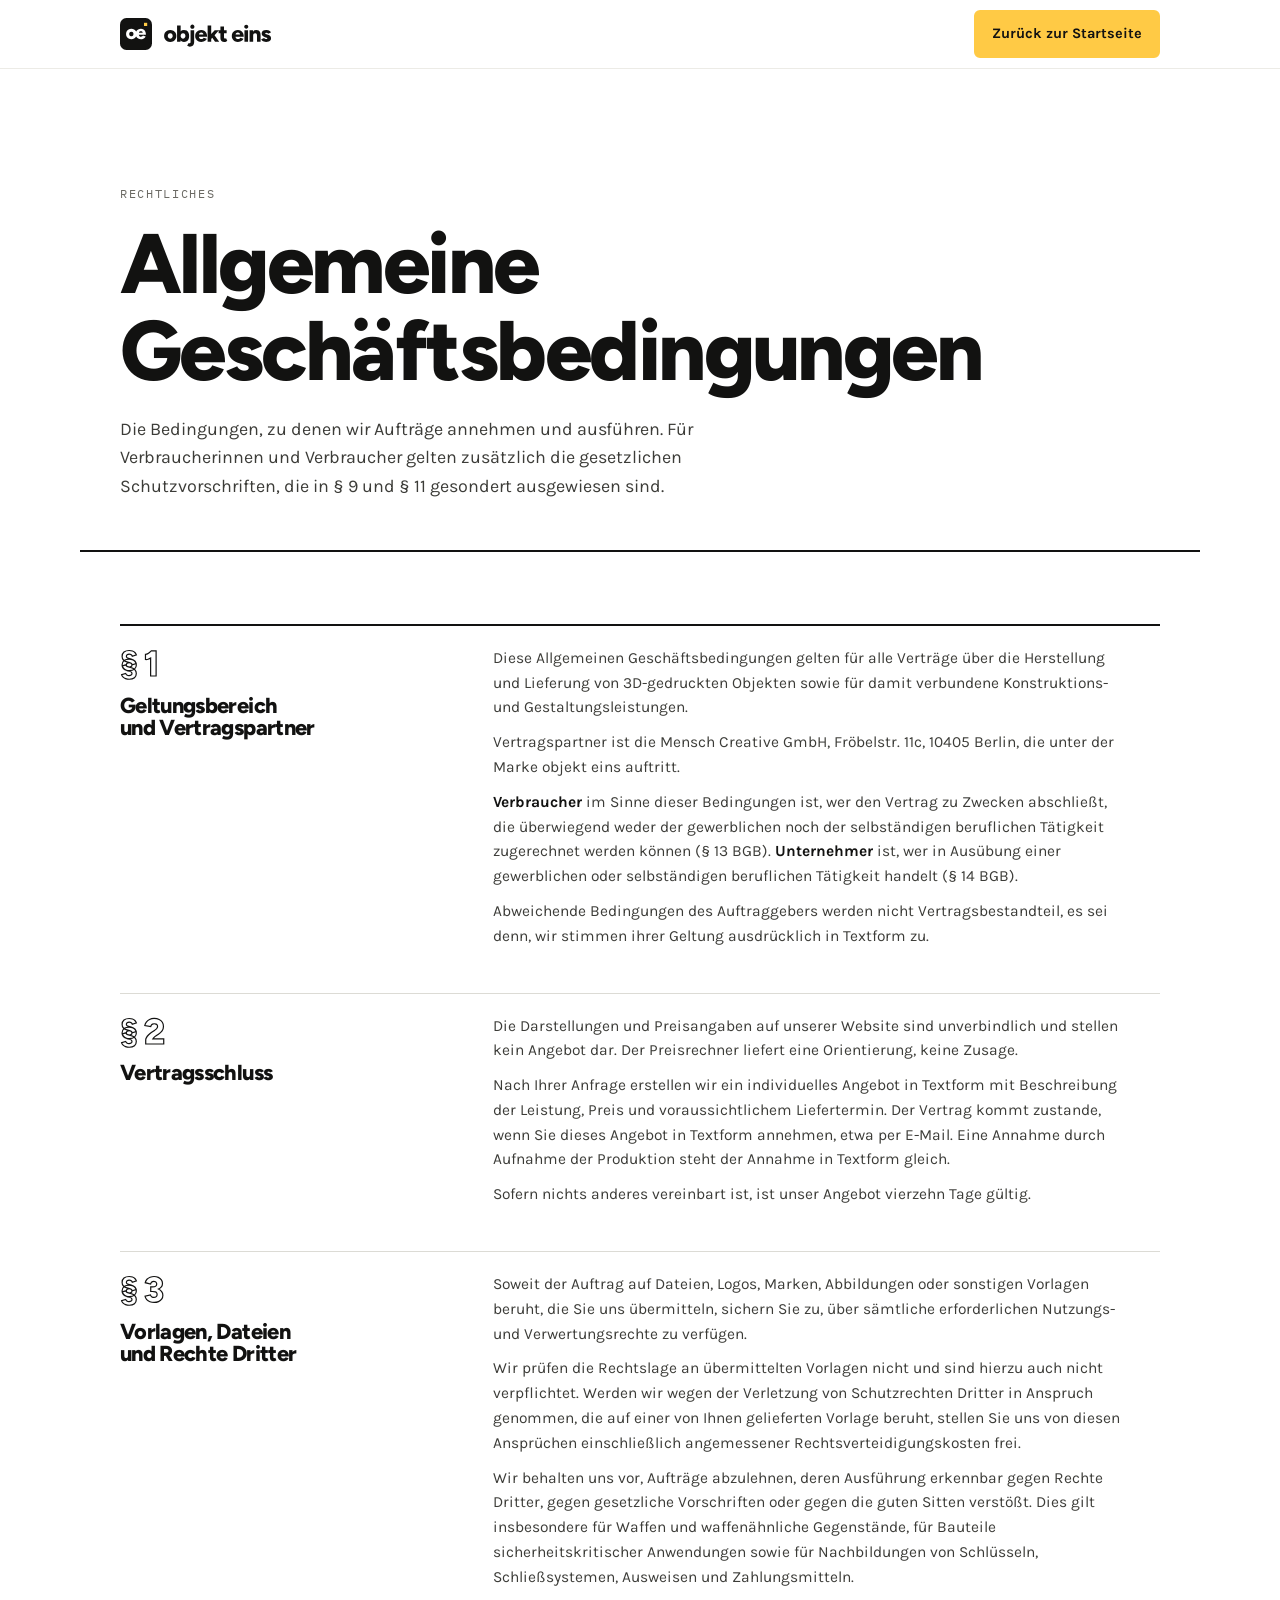
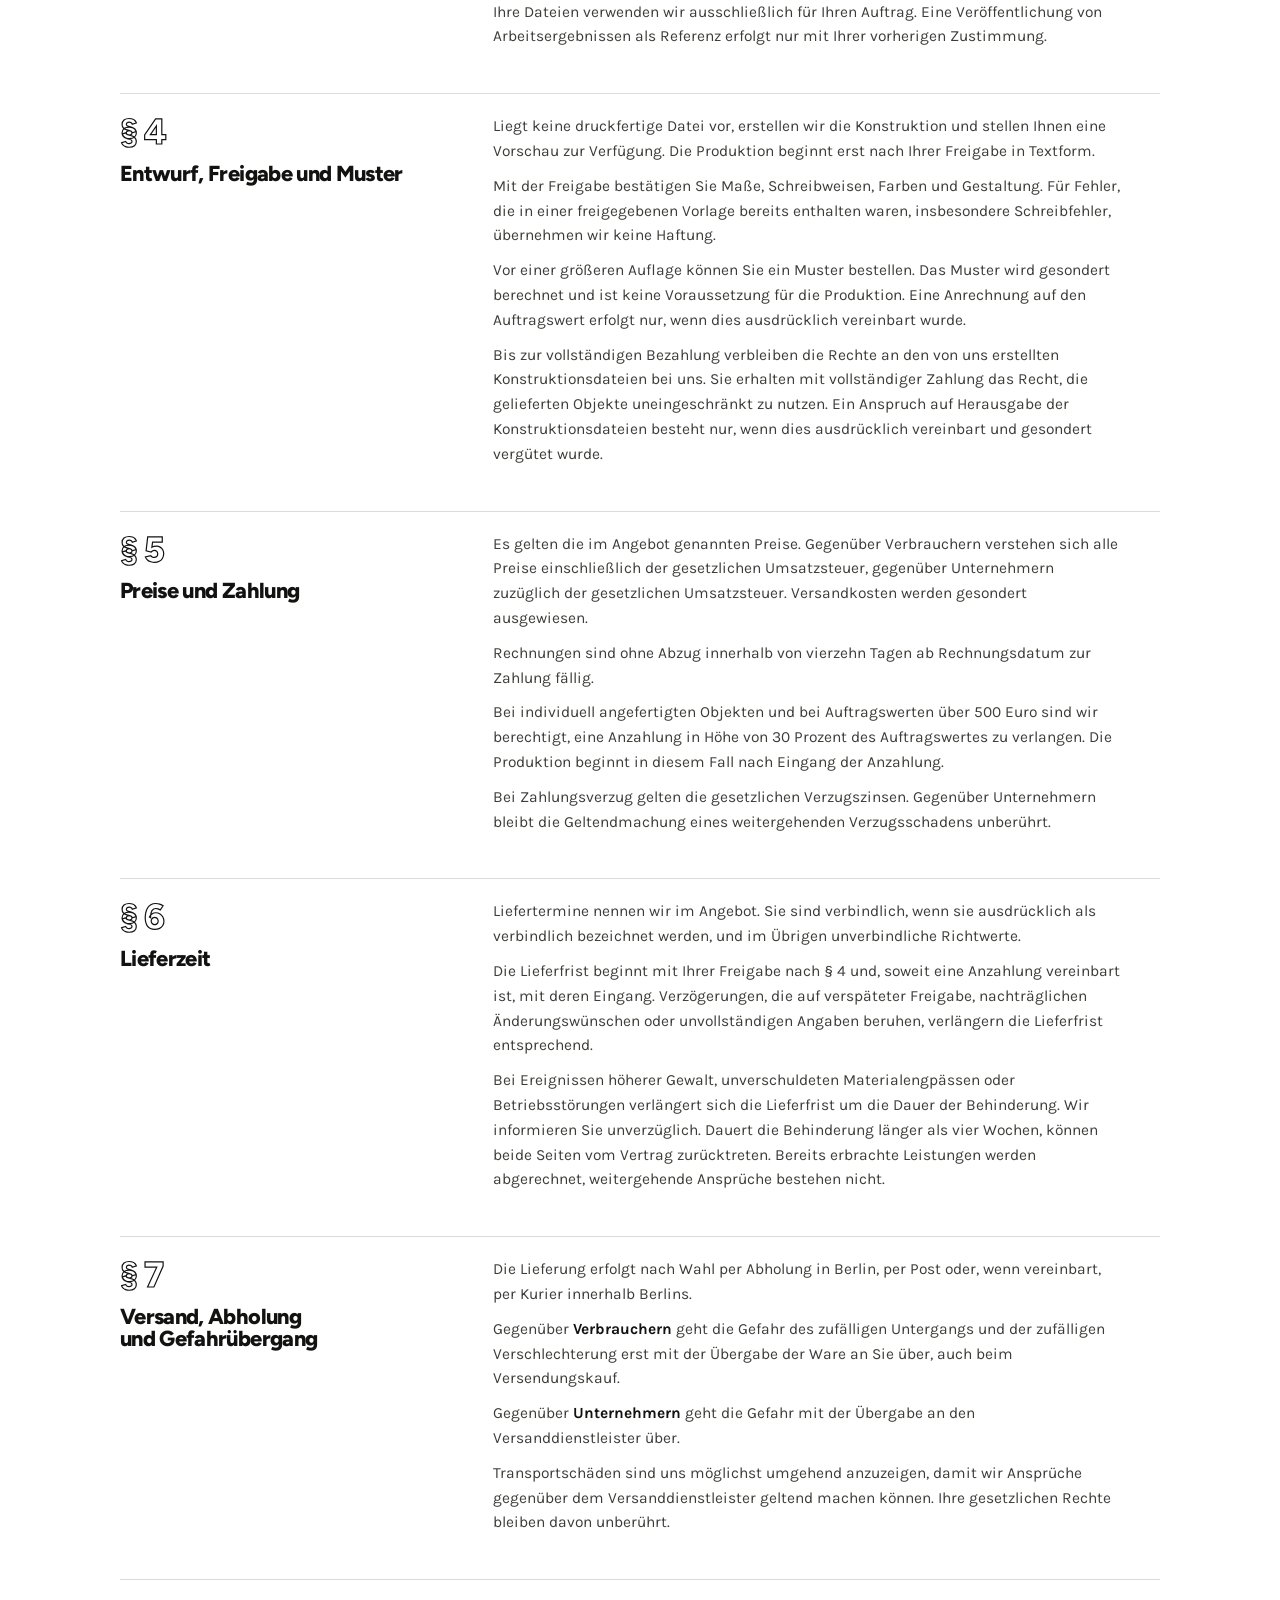
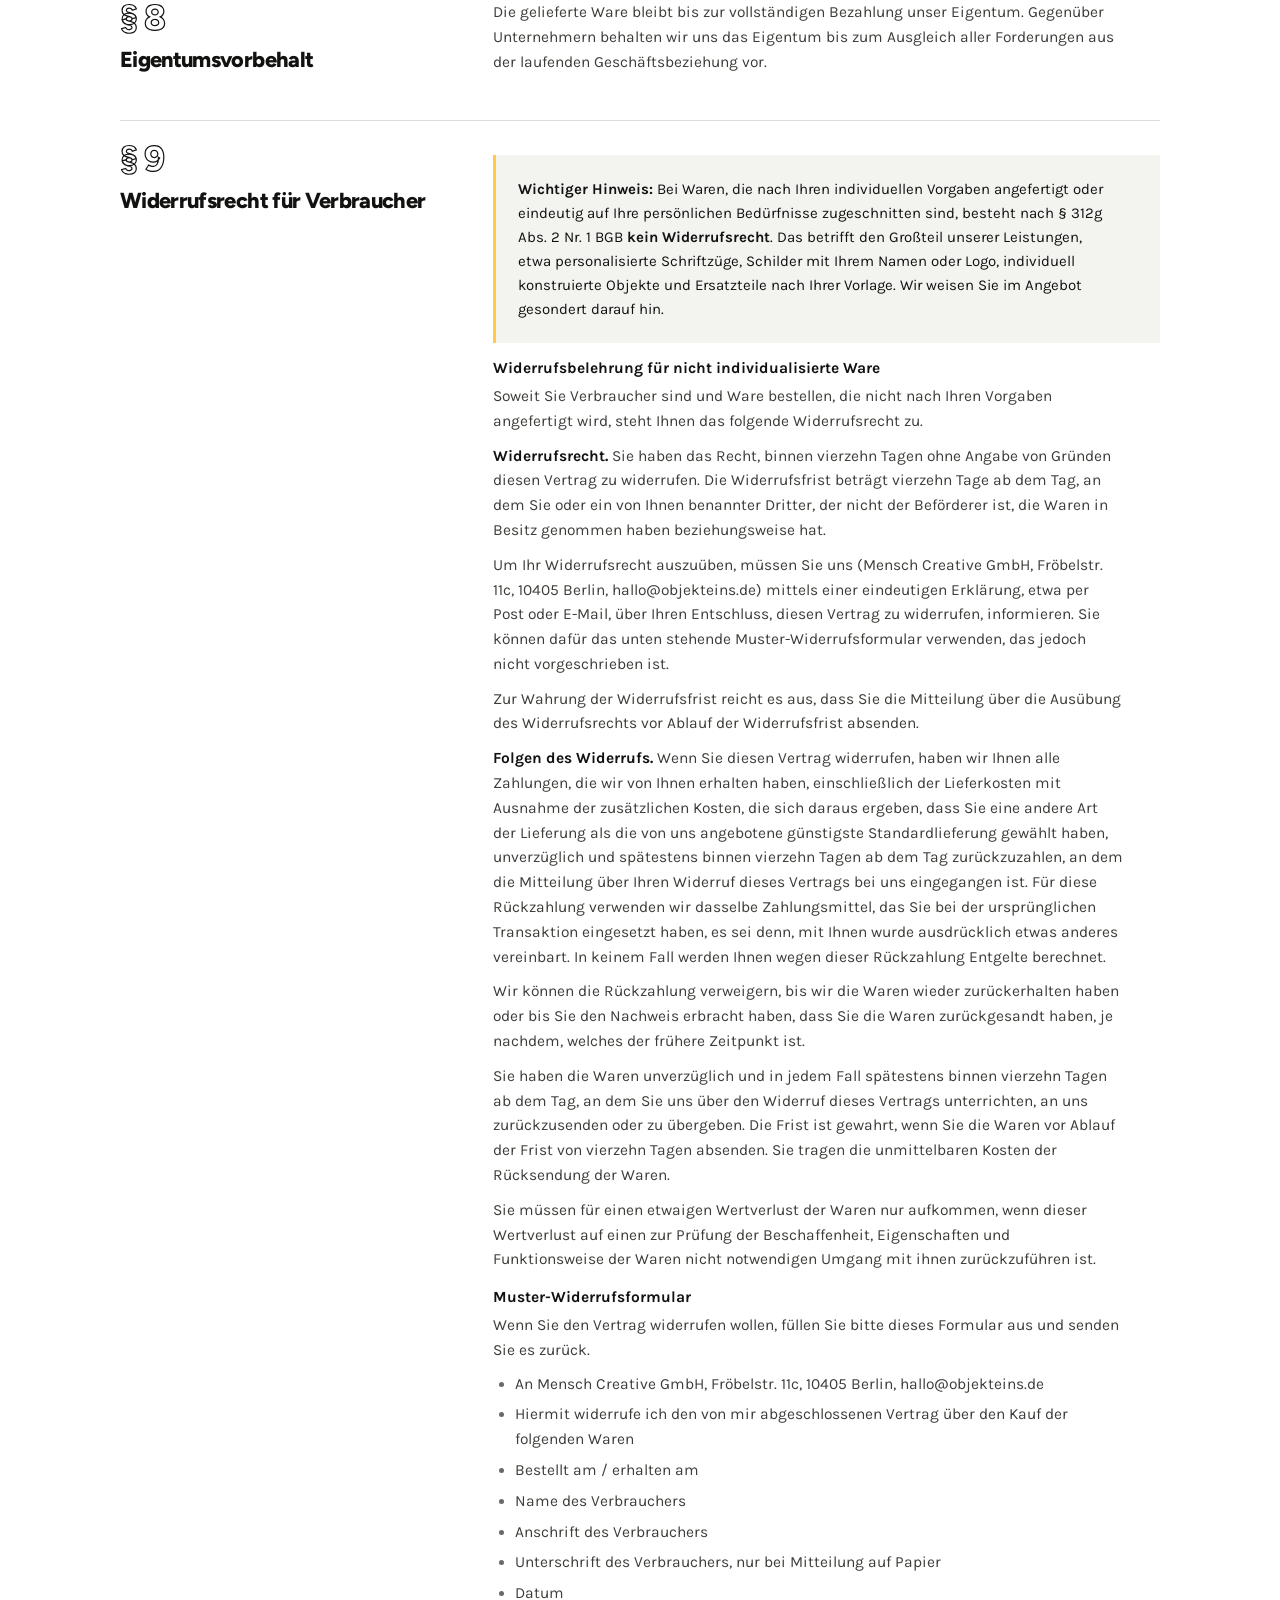
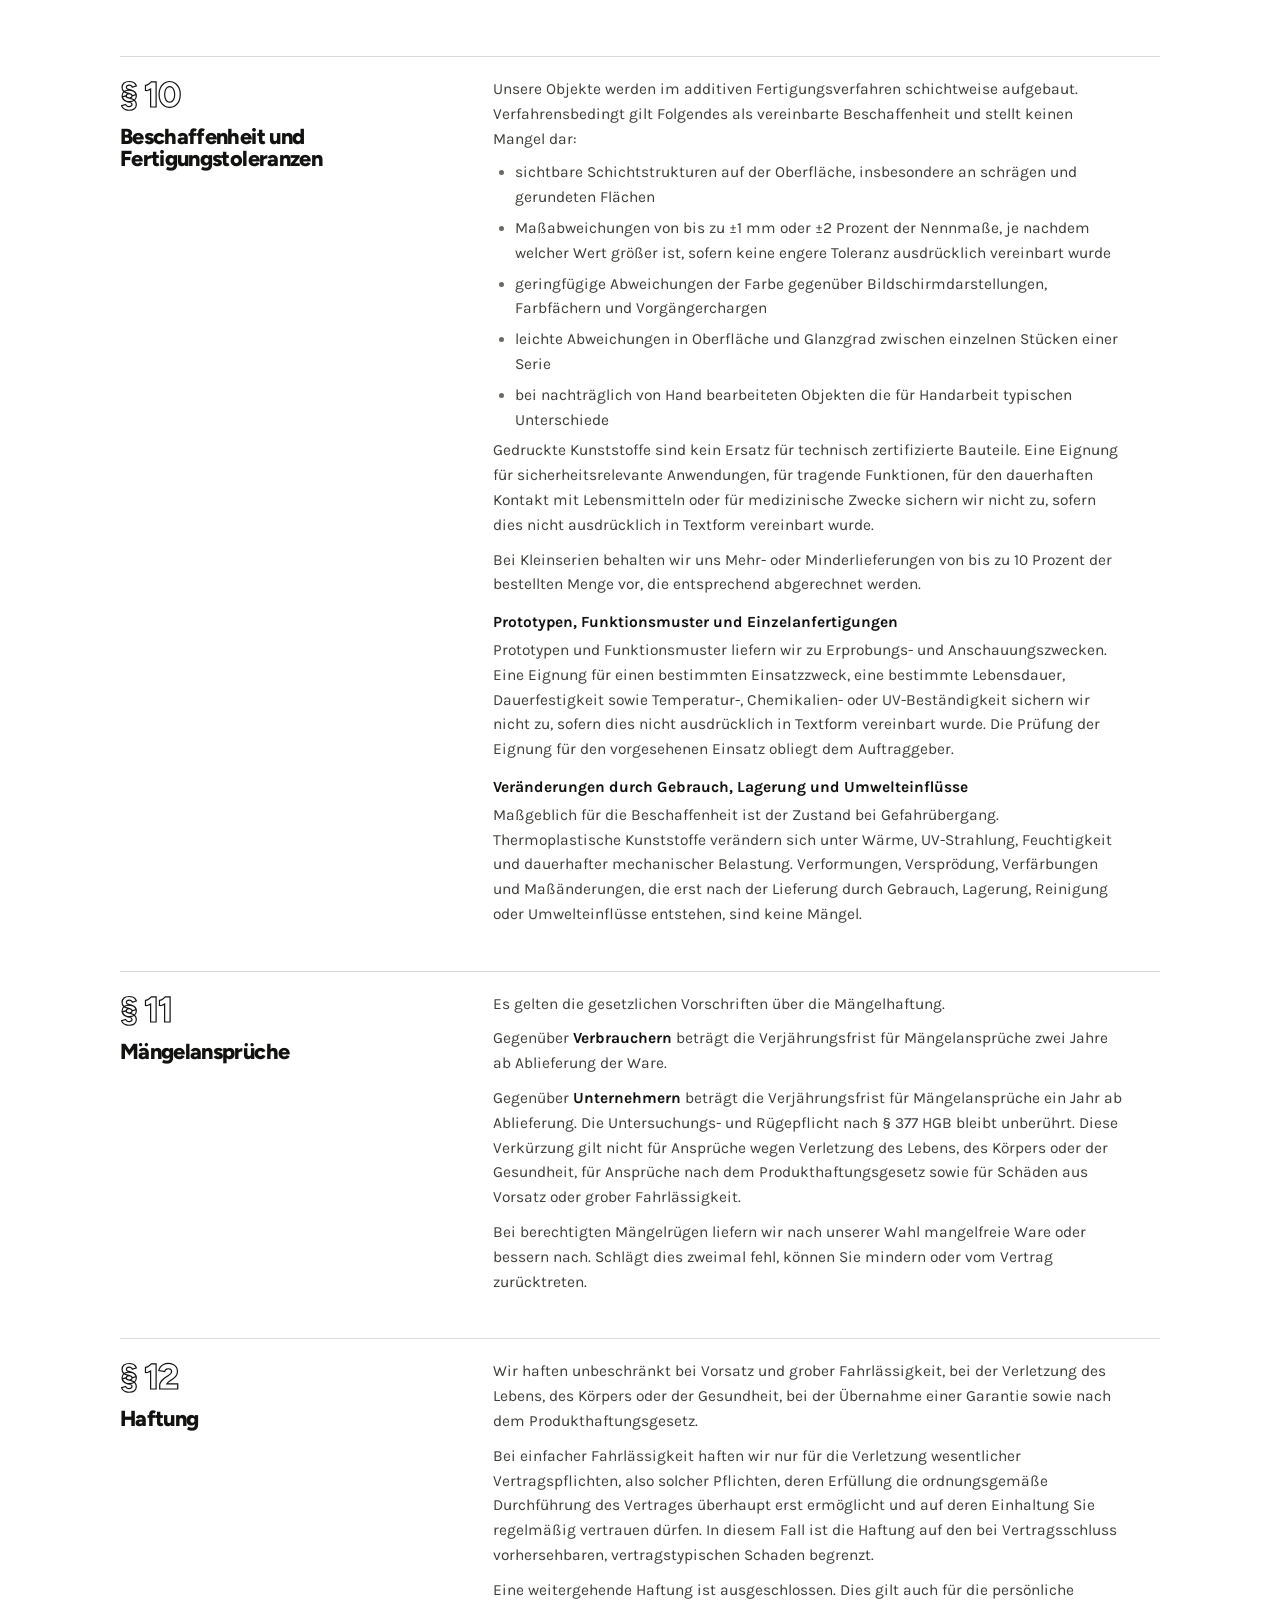
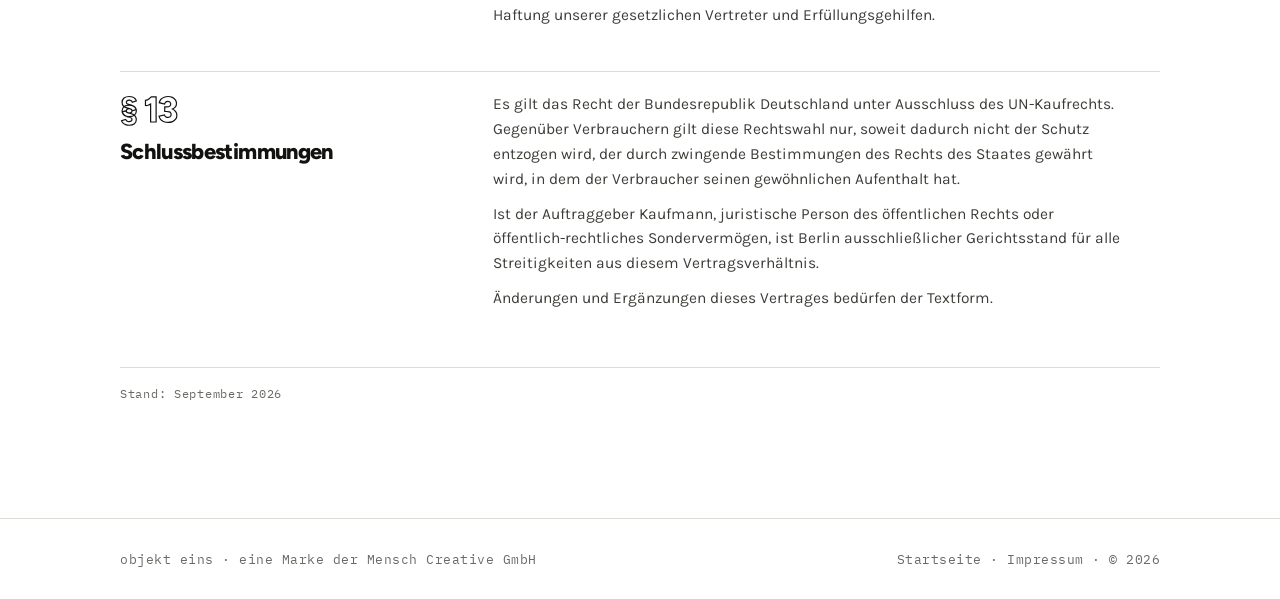
==== agb.html @ e80d4c06 "Version 1 - Sep 21 2026" ====
<!doctype html>
<html lang="de">
<head>
<meta charset="utf-8">
<meta name="viewport" content="width=device-width,initial-scale=1,viewport-fit=cover">
<title>Allgemeine Geschäftsbedingungen, objekt eins</title>
<meta name="description" content="Bedingungen für Aufträge bei objekt eins, Mensch Creative GmbH.">
<link rel="canonical" href="https://objekteins.de/agb.html">
<link rel="icon" type="image/svg+xml" href="[data-uri]">

</head>
<body>
<link rel="stylesheet" href="fonts/fonts.css">
<style>
:root{
  --paper:#FFFFFF;
  --panel:#F3F3F0;
  --ink:#121211;
  --ink-2:#3C3C38;
  --mute:#6A6963;
  --line:#DCDBD5;
  --hair:#ECEBE6;
  --accent:#FFCA45;
  --accent-deep:#F0B92A;
  --accent-ink:#121211;
  --num:#121211;

  --disp:"Figtree","Helvetica Neue",Arial,sans-serif;
  --body:"Karla","Helvetica Neue",Arial,sans-serif;
  --mono:"IBM Plex Mono",ui-monospace,"SFMono-Regular",Consolas,monospace;

  --spine:1120px;
}
@media (prefers-color-scheme: dark){
  :root:not([data-theme="light"]){
    --paper:#131312;
    --panel:#1C1C1A;
    --ink:#F1F0EC;
    --ink-2:#CFCEC7;
    --mute:#96958E;
    --line:#333330;
    --hair:#272725;
    --accent:#FFCA45;
    --accent-deep:#F0B92A;
    --accent-ink:#121211;
    --num:#F1F0EC;
  }
}
:root[data-theme="dark"]{
  --paper:#131312;
  --panel:#1C1C1A;
  --ink:#F1F0EC;
  --ink-2:#CFCEC7;
  --mute:#96958E;
  --line:#333330;
  --hair:#272725;
  --accent:#FFCA45;
  --accent-deep:#F0B92A;
  --accent-ink:#121211;
  --num:#F1F0EC;
}

*{margin:0;padding:0;box-sizing:border-box}
html{scroll-behavior:smooth}
@media (prefers-reduced-motion:reduce){html{scroll-behavior:auto} *{transition:none!important}}
body{
  background:var(--paper);
  color:var(--ink);
  font-family:var(--body);
  font-size:16px;
  line-height:1.6;
  -webkit-font-smoothing:antialiased;
}
h1,h2,h3{font-family:var(--disp);font-weight:800;letter-spacing:-0.03em;line-height:1.02;text-wrap:balance}
a{color:inherit}
:focus-visible{outline:2px solid var(--ink);outline-offset:3px}

.spine{width:100%;max-width:var(--spine);margin:0 auto;padding-inline:clamp(20px,5vw,40px)}

/* header */
.top{position:sticky;top:env(safe-area-inset-top,0px);z-index:20;background:color-mix(in srgb,var(--paper) 90%,transparent);backdrop-filter:blur(10px);-webkit-backdrop-filter:blur(10px);border-bottom:1px solid var(--hair)}
.topbar{display:flex;align-items:center;gap:20px;height:68px}
.mark{display:block;height:32px;color:var(--ink)}
.mark svg{display:block;height:32px;width:auto}
.mark .lg-narrow{display:none}
.back{margin-left:auto;font-family:var(--body);font-size:14.5px;font-weight:700;text-decoration:none;color:#121211;background:var(--accent);border:2px solid var(--accent);border-radius:6px;padding:10px 16px;white-space:nowrap;transition:background .18s ease,color .18s ease,border-color .18s ease}
.back:hover{background:var(--ink);border-color:var(--ink);color:var(--paper)}
@media(max-width:460px){.mark .lg-wide{display:none}.mark .lg-narrow{display:block}.mark,.mark svg{height:34px}.back{font-size:13px;padding:9px 12px}}

/* page head */
.pagehead{padding-block:clamp(56px,9vw,120px) clamp(28px,4vw,48px);border-bottom:2px solid var(--ink)}
.label{font-family:var(--mono);font-size:12px;letter-spacing:.14em;text-transform:uppercase;color:var(--mute);margin-bottom:18px}
.pagehead h1{font-size:clamp(40px,6.6vw,88px);margin-bottom:22px}
.pagehead p{font-size:clamp(17px,1.4vw,19px);color:var(--ink-2);max-width:58ch}

/* body */
main{padding-block:clamp(40px,6vw,72px) clamp(64px,9vw,120px)}
.block{border-top:2px solid var(--ink);padding-top:18px;margin-top:clamp(32px,4vw,48px)}
.block:first-child{margin-top:0}
.block h2{font-size:clamp(22px,2vw,28px);margin-bottom:14px}
.block p{font-size:15.5px;color:var(--ink-2);max-width:72ch}
.block p + p{margin-top:11px}
.block a{color:var(--ink);text-decoration:none;border-bottom:2px solid var(--accent)}
.block a:hover{background:var(--accent);color:#121211}

.facts{display:grid;grid-template-columns:auto 1fr;gap:10px 32px;font-size:15.5px;max-width:72ch}
@media(max-width:560px){.facts{grid-template-columns:1fr;gap:2px}.facts dt{margin-top:12px}.facts dt:first-child{margin-top:0}}
.facts dt{font-family:var(--mono);font-size:12px;letter-spacing:.08em;text-transform:uppercase;color:var(--mute);padding-top:4px}
.facts dd{color:var(--ink);font-weight:500}
.facts .sub{color:var(--mute);font-size:14px;font-weight:400}
.facts dd a{color:var(--ink);text-decoration:none;border-bottom:2px solid var(--accent)}

.brandnote{background:var(--accent);color:#121211;padding:clamp(22px,3vw,32px);margin-top:clamp(30px,4vw,44px);border-radius:6px}
.brandnote:first-child{margin-top:0}
.brandnote p{font-size:clamp(17px,1.5vw,20px);color:#121211;max-width:60ch;line-height:1.45}
.brandnote strong{font-weight:700}

footer{border-top:1px solid var(--line);padding-block:30px}
.foot{display:flex;justify-content:space-between;gap:18px;flex-wrap:wrap;font-family:var(--mono);font-size:12.5px;letter-spacing:.04em;color:var(--mute)}
.foot a{text-decoration:none}
.foot a:hover{color:var(--ink);text-decoration:underline;text-decoration-color:var(--accent);text-decoration-thickness:2px}

/* legal documents */
.sec{border-top:1px solid var(--line);padding-top:20px;margin-top:clamp(28px,3.6vw,44px);display:grid;grid-template-columns:minmax(0,4fr) minmax(0,8fr);gap:12px 40px}
.sec:first-of-type{margin-top:0;border-top:2px solid var(--ink)}
.sec > h2{font-size:clamp(20px,1.7vw,24px);margin-bottom:6px;display:flex;flex-direction:column;gap:6px;align-items:flex-start}
.sec > h2 .n{font-family:var(--disp);font-size:clamp(28px,2.8vw,40px);font-weight:800;letter-spacing:-0.03em;line-height:1;color:transparent;-webkit-text-stroke:1.2px var(--ink);flex:none;margin-bottom:6px}
.sec > .secbody{grid-column:2;min-width:0}
.sec p{font-size:15.5px;color:var(--ink-2);max-width:70ch}
.sec p + p{margin-top:10px}
.sec h3{font-family:var(--body);font-size:15.5px;font-weight:700;letter-spacing:0;color:var(--ink);margin-top:18px;margin-bottom:7px}
.sec ol,.sec ul{margin:9px 0 0 0;padding-left:22px;font-size:15.5px;color:var(--ink-2);max-width:70ch}
.sec li{margin-bottom:6px}
.sec li::marker{color:var(--mute)}
.sec a{color:var(--ink);text-decoration:none;border-bottom:2px solid var(--accent)}
.sec a:hover{background:var(--accent);color:#121211}
.sec strong{color:var(--ink);font-weight:700}
.note{background:var(--panel);border-left:3px solid var(--accent);padding:clamp(16px,2.2vw,22px);margin-top:14px}
.note p{font-size:15px;color:var(--ink);max-width:66ch}
.todo{border-left:3px solid var(--accent);background:var(--panel);padding:14px 18px;margin-top:14px}
.todo p{font-family:var(--mono);font-size:12.5px;line-height:1.8;letter-spacing:.02em;color:var(--ink-2);max-width:70ch}
.stand{margin-top:clamp(34px,4.5vw,56px);padding-top:16px;border-top:1px solid var(--line);font-family:var(--mono);font-size:12px;letter-spacing:.06em;color:var(--mute)}
.ph{background:color-mix(in srgb,var(--accent) 45%,transparent);color:var(--ink);padding:1px 6px;font-family:var(--mono);font-size:.86em;letter-spacing:.04em;white-space:nowrap}
@media(max-width:760px){
  .sec{grid-template-columns:1fr;gap:10px}
  .sec > .secbody{grid-column:1}
  .sec > h2{flex-direction:row;align-items:baseline;gap:14px}
  .sec > h2 .n{font-size:24px;margin-bottom:0}
}
</style>

<header class="top">
  <div class="spine topbar">
    <a class="mark" href="index.html" aria-label="objekt eins, Startseite"><span class="lg-wide"><svg xmlns="http://www.w3.org/2000/svg" viewBox="0 0 4738 1000" aria-hidden="true"><rect width="1000" height="1000" rx="200" fill="currentColor"/><path d="M355.65 662.44Q306.68 662.44 269.48 641.67Q232.28 620.9 210.89 584.31Q189.5 547.74 189.5 500.0Q189.5 452.26 210.26 415.68Q231.04 379.1 268.55 358.33Q306.06 337.56 353.8 337.56Q402.78 337.56 440.28 358.33Q477.8 379.1 498.56 415.68Q519.33 452.26 519.33 500.0Q519.33 547.74 498.56 584.31Q477.8 620.9 440.6 641.67Q403.4 662.44 355.65 662.44ZM355.65 573.16Q374.26 573.16 388.83 563.85Q403.4 554.56 411.77 538.13Q420.14 521.7 420.14 500.0Q420.14 478.3 411.77 461.87Q403.4 445.44 388.52 436.14Q373.64 426.84 354.41 426.84Q335.2 426.84 320.32 436.14Q305.44 445.44 297.07 461.87Q288.7 478.3 288.7 500.0Q288.7 521.7 297.07 538.13Q305.44 554.56 320.63 563.85Q335.82 573.16 355.65 573.16Z M653.26 662.44Q604.9 662.44 567.7 641.67Q530.5 620.9 509.41 584.31Q488.34 547.74 488.34 500.0Q488.34 451.64 509.73 415.06Q531.12 378.48 568.31 358.02Q605.52 337.56 654.5 337.56Q698.52 337.56 733.86 358.64Q769.2 379.72 789.97 421.26Q810.74 462.8 810.74 524.8H588.78Q591.88 551.46 610.79 567.27Q629.69 583.08 655.74 583.08Q678.68 583.08 694.49 572.85Q710.3 562.62 716.5 547.12L802.06 576.26Q789.66 605.4 767.03 624.62Q744.4 643.84 715.26 653.14Q686.12 662.44 653.26 662.44ZM591.26 460.32H709.68Q707.19 441.72 697.89 430.87Q688.59 420.02 676.19 415.37Q663.8 410.72 651.4 410.72Q639.62 410.72 626.59 415.37Q613.57 420.02 603.97 430.87Q594.36 441.72 591.26 460.32Z" fill="var(--paper)"/><rect x="750" y="150" width="100" height="100" fill="var(--accent)"/><path d="M1570.96 748.64Q1514.08 748.64 1470.88 724.52Q1427.68 700.4 1402.84 657.92Q1378.0 615.44 1378.0 560.0Q1378.0 504.56 1402.12 462.08Q1426.24 419.6 1469.8 395.48Q1513.36 371.36 1568.8 371.36Q1625.68 371.36 1669.24 395.48Q1712.8 419.6 1736.92 462.08Q1761.04 504.56 1761.04 560.0Q1761.04 615.44 1736.92 657.92Q1712.8 700.4 1669.6 724.52Q1626.4 748.64 1570.96 748.64ZM1570.96 644.96Q1592.56 644.96 1609.48 634.16Q1626.4 623.36 1636.12 604.28Q1645.84 585.2 1645.84 560.0Q1645.84 534.8 1636.12 515.72Q1626.4 496.64 1609.12 485.84Q1591.84 475.04 1569.52 475.04Q1547.2 475.04 1529.92 485.84Q1512.63 496.64 1502.92 515.72Q1493.2 534.8 1493.2 560.0Q1493.2 585.2 1502.92 604.28Q1512.63 623.36 1530.28 634.16Q1547.92 644.96 1570.96 644.96Z M1997.91 748.64Q1963.36 748.64 1937.44 734.59Q1911.52 720.56 1894.23 693.92L1889.91 740.0H1783.36V236.0H1895.67V423.2Q1912.95 398.0 1938.52 384.68Q1964.08 371.36 1997.91 371.36Q2048.31 371.36 2085.04 394.04Q2121.75 416.72 2141.2 458.84Q2160.64 500.96 2160.64 560.0Q2160.64 618.32 2141.2 660.8Q2121.75 703.28 2085.04 725.96Q2048.31 748.64 1997.91 748.64ZM1969.12 644.96Q1990.71 644.96 2007.27 634.16Q2023.84 623.36 2033.92 604.28Q2044.0 585.2 2044.0 560.0Q2044.0 534.8 2034.63 515.72Q2025.27 496.64 2008.35 485.84Q1991.43 475.04 1969.84 475.04Q1948.23 475.04 1931.31 485.84Q1914.39 496.64 1905.04 516.07Q1895.67 535.52 1895.67 560.0Q1895.67 585.2 1905.04 604.28Q1914.39 623.36 1930.96 634.16Q1947.52 644.96 1969.12 644.96Z M2261.43 336.8Q2235.52 336.8 2216.08 317.36Q2196.64 297.92 2196.64 272.0Q2196.64 245.36 2216.08 225.92Q2235.52 206.48 2261.43 206.48Q2288.08 206.48 2307.51 225.92Q2326.95 245.36 2326.95 272.0Q2326.95 297.92 2307.51 317.36Q2288.08 336.8 2261.43 336.8ZM2181.52 894.8Q2134.72 894.8 2098.72 871.04L2144.79 778.16Q2153.43 783.2 2162.08 786.8Q2170.72 790.4 2177.91 790.4Q2205.27 790.4 2205.27 752.96V380.0H2317.6V760.88Q2317.6 824.24 2282.31 859.52Q2247.04 894.8 2181.52 894.8Z M2540.08 748.64Q2483.92 748.64 2440.72 724.52Q2397.52 700.4 2373.04 657.92Q2348.56 615.44 2348.56 560.0Q2348.56 503.84 2373.39 461.36Q2398.24 418.88 2441.43 395.12Q2484.64 371.36 2541.52 371.36Q2592.64 371.36 2633.68 395.84Q2674.72 420.32 2698.84 468.55Q2722.96 516.8 2722.96 588.8H2465.2Q2468.8 619.76 2490.76 638.12Q2512.72 656.48 2542.96 656.48Q2569.6 656.48 2587.96 644.6Q2606.31 632.72 2613.52 614.72L2712.88 648.56Q2698.48 682.4 2672.2 704.72Q2645.92 727.04 2612.08 737.83Q2578.24 748.64 2540.08 748.64ZM2468.08 513.92H2605.6Q2602.72 492.32 2591.92 479.72Q2581.12 467.12 2566.72 461.72Q2552.31 456.32 2537.92 456.32Q2524.24 456.32 2509.12 461.72Q2494.0 467.12 2482.84 479.72Q2471.68 492.32 2468.08 513.92Z M2738.07 740.0V236.0H2850.39V500.96L2959.12 380.0H3090.87L2954.79 535.52L3100.24 740.0H2969.91L2883.51 616.88L2850.39 653.6V740.0Z M3265.12 748.64Q3201.04 748.64 3169.72 718.04Q3138.4 687.44 3138.4 630.56V474.32H3082.24V380.0H3138.4V267.68H3250.72V380.0H3332.79V474.32H3250.72V602.48Q3250.72 624.08 3258.64 634.16Q3266.56 644.24 3283.12 644.24Q3289.6 644.24 3298.24 641.0Q3306.88 637.76 3314.08 632.72L3352.96 714.8Q3335.68 729.2 3311.56 738.92Q3287.44 748.64 3265.12 748.64Z M3684.88 748.64Q3628.72 748.64 3585.52 724.52Q3542.32 700.4 3517.84 657.92Q3493.36 615.44 3493.36 560.0Q3493.36 503.84 3518.2 461.36Q3543.04 418.88 3586.24 395.12Q3629.44 371.36 3686.32 371.36Q3737.44 371.36 3778.48 395.84Q3819.52 420.32 3843.64 468.55Q3867.76 516.8 3867.76 588.8H3610.0Q3613.60 619.76 3635.56 638.12Q3657.52 656.48 3687.76 656.48Q3714.4 656.48 3732.76 644.6Q3751.12 632.72 3758.32 614.72L3857.68 648.56Q3843.28 682.4 3817.0 704.72Q3790.72 727.04 3756.88 737.83Q3723.04 748.64 3684.88 748.64ZM3612.88 513.92H3750.4Q3747.52 492.32 3736.72 479.72Q3725.92 467.12 3711.52 461.72Q3697.12 456.32 3682.72 456.32Q3669.04 456.32 3653.92 461.72Q3638.8 467.12 3627.64 479.72Q3616.48 492.32 3612.88 513.92Z M3889.35 740.0V380.0H4001.68V740.0ZM3945.52 333.92Q3920.31 333.92 3901.24 314.84Q3882.16 295.76 3882.16 270.56Q3882.16 243.92 3901.24 225.56Q3920.31 207.20 3945.52 207.20Q3971.44 207.20 3990.16 225.56Q4008.87 243.92 4008.87 270.56Q4008.87 295.76 3990.16 314.84Q3971.44 333.92 3945.52 333.92Z M4049.2 740.0V380.0H4155.04L4159.36 426.08Q4177.36 400.16 4203.28 385.76Q4229.2 371.36 4261.6 371.36Q4304.8 371.36 4334.32 389.0Q4363.84 406.64 4378.6 442.64Q4393.36 478.64 4393.36 534.8V740.0H4281.04V555.68Q4281.04 526.88 4274.55 509.96Q4268.08 493.04 4256.2 485.12Q4244.32 477.2 4227.04 476.48Q4194.64 475.76 4178.08 494.12Q4161.52 512.48 4161.52 549.92V740.0Z M4564.71 748.64Q4529.44 748.64 4498.84 738.2Q4468.24 727.76 4445.92 708.68Q4423.59 689.6 4412.79 662.24L4504.95 623.36Q4514.32 642.08 4530.87 651.08Q4547.44 660.08 4564.71 660.08Q4582.71 660.08 4592.79 653.96Q4602.87 647.84 4602.87 637.04Q4602.87 625.52 4592.43 619.04Q4581.99 612.56 4562.55 607.52L4531.59 599.6Q4481.2 586.64 4454.2 556.76Q4427.2 526.88 4427.2 487.28Q4427.2 431.84 4465.36 401.6Q4503.51 371.36 4571.2 371.36Q4609.36 371.36 4638.51 381.44Q4667.67 391.52 4687.48 409.88Q4707.28 428.24 4715.91 452.72L4626.63 489.44Q4621.59 475.04 4606.11 467.48Q4590.63 459.92 4571.91 459.92Q4556.07 459.92 4547.43 466.76Q4538.79 473.6 4538.79 485.12Q4538.79 493.76 4549.24 499.88Q4559.67 506.0 4579.83 511.04L4617.99 520.4Q4651.83 529.04 4674.87 546.68Q4697.91 564.31 4709.43 587.72Q4720.95 611.12 4720.95 637.76Q4720.95 671.6 4701.16 696.44Q4681.36 721.28 4646.08 734.96Q4610.79 748.64 4564.71 748.64Z" fill="currentColor"/></svg></span><span class="lg-narrow"><svg xmlns="http://www.w3.org/2000/svg" viewBox="0 0 2757 1000" aria-hidden="true"><rect width="1000" height="1000" rx="200" fill="currentColor"/><path d="M355.65 662.44Q306.68 662.44 269.48 641.67Q232.28 620.9 210.89 584.31Q189.5 547.74 189.5 500.0Q189.5 452.26 210.26 415.68Q231.04 379.1 268.55 358.33Q306.06 337.56 353.8 337.56Q402.78 337.56 440.28 358.33Q477.8 379.1 498.56 415.68Q519.33 452.26 519.33 500.0Q519.33 547.74 498.56 584.31Q477.8 620.9 440.6 641.67Q403.4 662.44 355.65 662.44ZM355.65 573.16Q374.26 573.16 388.83 563.85Q403.4 554.56 411.77 538.13Q420.14 521.7 420.14 500.0Q420.14 478.3 411.77 461.87Q403.4 445.44 388.52 436.14Q373.64 426.84 354.41 426.84Q335.2 426.84 320.32 436.14Q305.44 445.44 297.07 461.87Q288.7 478.3 288.7 500.0Q288.7 521.7 297.07 538.13Q305.44 554.56 320.63 563.85Q335.82 573.16 355.65 573.16Z M653.26 662.44Q604.9 662.44 567.7 641.67Q530.5 620.9 509.41 584.31Q488.34 547.74 488.34 500.0Q488.34 451.64 509.73 415.06Q531.12 378.48 568.31 358.02Q605.52 337.56 654.5 337.56Q698.52 337.56 733.86 358.64Q769.2 379.72 789.97 421.26Q810.74 462.8 810.74 524.8H588.78Q591.88 551.46 610.79 567.27Q629.69 583.08 655.74 583.08Q678.68 583.08 694.49 572.85Q710.3 562.62 716.5 547.12L802.06 576.26Q789.66 605.4 767.03 624.62Q744.4 643.84 715.26 653.14Q686.12 662.44 653.26 662.44ZM591.26 460.32H709.68Q707.19 441.72 697.89 430.87Q688.59 420.02 676.19 415.37Q663.8 410.72 651.4 410.72Q639.62 410.72 626.59 415.37Q613.57 420.02 603.97 430.87Q594.36 441.72 591.26 460.32Z" fill="var(--paper)"/><rect x="750" y="150" width="100" height="100" fill="var(--accent)"/><path d="M1506.5 401.0Q1467.0 401.0 1437.0 384.25Q1407.0 367.5 1389.75 338.0Q1372.5 308.5 1372.5 270.0Q1372.5 231.5 1389.25 202.0Q1406.0 172.5 1436.25 155.75Q1466.5 139.0 1505.0 139.0Q1544.5 139.0 1574.75 155.75Q1605.0 172.5 1621.75 202.0Q1638.5 231.5 1638.5 270.0Q1638.5 308.5 1621.75 338.0Q1605.0 367.5 1575.0 384.25Q1545.0 401.0 1506.5 401.0ZM1506.5 329.0Q1521.5 329.0 1533.25 321.5Q1545.0 314.0 1551.75 300.75Q1558.5 287.5 1558.5 270.0Q1558.5 252.5 1551.75 239.25Q1545.0 226.0 1533.0 218.5Q1521.0 211.0 1505.5 211.0Q1490.0 211.0 1478.0 218.5Q1466.0 226.0 1459.25 239.25Q1452.5 252.5 1452.5 270.0Q1452.5 287.5 1459.25 300.75Q1466.0 314.0 1478.25 321.5Q1490.5 329.0 1506.5 329.0Z M1803.0 401.0Q1779.0 401.0 1761.0 391.25Q1743.0 381.5 1731.0 363.0L1728.0 395.0H1654.0V45.0H1732.0V175.0Q1744.0 157.5 1761.75 148.25Q1779.5 139.0 1803.0 139.0Q1838.0 139.0 1863.5 154.75Q1889.0 170.5 1902.5 199.75Q1916.0 229.0 1916.0 270.0Q1916.0 310.5 1902.5 340.0Q1889.0 369.5 1863.5 385.25Q1838.0 401.0 1803.0 401.0ZM1783.0 329.0Q1798.0 329.0 1809.5 321.5Q1821.0 314.0 1828.0 300.75Q1835.0 287.5 1835.0 270.0Q1835.0 252.5 1828.5 239.25Q1822.0 226.0 1810.25 218.5Q1798.5 211.0 1783.5 211.0Q1768.5 211.0 1756.75 218.5Q1745.0 226.0 1738.5 239.5Q1732.0 253.0 1732.0 270.0Q1732.0 287.5 1738.5 300.75Q1745.0 314.0 1756.5 321.5Q1768.0 329.0 1783.0 329.0Z M1986.0 115.0Q1968.0 115.0 1954.5 101.5Q1941.0 88.0 1941.0 70.0Q1941.0 51.5 1954.5 38.0Q1968.0 24.5 1986.0 24.5Q2004.5 24.5 2018.0 38.0Q2031.5 51.5 2031.5 70.0Q2031.5 88.0 2018.0 101.5Q2004.5 115.0 1986.0 115.0ZM1930.5 502.5Q1898.0 502.5 1873.0 486.0L1905.0 421.5Q1911.0 425.0 1917.0 427.5Q1923.0 430.0 1928.0 430.0Q1947.0 430.0 1947.0 404.0V145.0H2025.0V409.5Q2025.0 453.5 2000.5 478.0Q1976.0 502.5 1930.5 502.5Z M2179.5 401.0Q2140.5 401.0 2110.5 384.25Q2080.5 367.5 2063.5 338.0Q2046.5 308.5 2046.5 270.0Q2046.5 231.0 2063.75 201.5Q2081.0 172.0 2111.0 155.5Q2141.0 139.0 2180.5 139.0Q2216.0 139.0 2244.5 156.0Q2273.0 173.0 2289.75 206.5Q2306.5 240.0 2306.5 290.0H2127.5Q2130.0 311.5 2145.25 324.25Q2160.5 337.0 2181.5 337.0Q2200.0 337.0 2212.75 328.75Q2225.5 320.5 2230.5 308.0L2299.5 331.5Q2289.5 355.0 2271.25 370.5Q2253.0 386.0 2229.5 393.5Q2206.0 401.0 2179.5 401.0ZM2129.5 238.0H2225.0Q2223.0 223.0 2215.5 214.25Q2208.0 205.5 2198.0 201.75Q2188.0 198.0 2178.0 198.0Q2168.5 198.0 2158.0 201.75Q2147.5 205.5 2139.75 214.25Q2132.0 223.0 2129.5 238.0Z M2317.0 395.0V45.0H2395.0V229.0L2470.5 145.0H2562.0L2467.5 253.0L2568.5 395.0H2478.0L2418.0 309.5L2395.0 335.0V395.0Z M2683.0 401.0Q2638.5 401.0 2616.75 379.75Q2595.0 358.5 2595.0 319.0V210.5H2556.0V145.0H2595.0V67.0H2673.0V145.0H2730.0V210.5H2673.0V299.5Q2673.0 314.5 2678.5 321.5Q2684.0 328.5 2695.5 328.5Q2700.0 328.5 2706.0 326.25Q2712.0 324.0 2717.0 320.5L2744.0 377.5Q2732.0 387.5 2715.25 394.25Q2698.5 401.0 2683.0 401.0Z M1505.5 861.0Q1466.5 861.0 1436.5 844.25Q1406.5 827.5 1389.5 798.0Q1372.5 768.5 1372.5 730.0Q1372.5 691.0 1389.75 661.5Q1407.0 632.0 1437.0 615.5Q1467.0 599.0 1506.5 599.0Q1542.0 599.0 1570.5 616.0Q1599.0 633.0 1615.75 666.5Q1632.5 700.0 1632.5 750.0H1453.5Q1456.0 771.5 1471.25 784.25Q1486.5 797.0 1507.5 797.0Q1526.0 797.0 1538.75 788.75Q1551.5 780.5 1556.5 768.0L1625.5 791.5Q1615.5 815.0 1597.25 830.5Q1579.0 846.0 1555.5 853.5Q1532.0 861.0 1505.5 861.0ZM1455.5 698.0H1551.0Q1549.0 683.0 1541.5 674.25Q1534.0 665.5 1524.0 661.75Q1514.0 658.0 1504.0 658.0Q1494.5 658.0 1484.0 661.75Q1473.5 665.5 1465.75 674.25Q1458.0 683.0 1455.5 698.0Z M1647.5 855.0V605.0H1725.5V855.0ZM1686.5 573.0Q1669.0 573.0 1655.75 559.75Q1642.5 546.5 1642.5 529.0Q1642.5 510.5 1655.75 497.75Q1669.0 485.0 1686.5 485.0Q1704.5 485.0 1717.5 497.75Q1730.5 510.5 1730.5 529.0Q1730.5 546.5 1717.5 559.75Q1704.5 573.0 1686.5 573.0Z M1758.5 855.0V605.0H1832.0L1835.0 637.0Q1847.5 619.0 1865.5 609.0Q1883.5 599.0 1906.0 599.0Q1936.0 599.0 1956.5 611.25Q1977.0 623.5 1987.25 648.5Q1997.5 673.5 1997.5 712.5V855.0H1919.5V727.0Q1919.5 707.0 1915.0 695.25Q1910.5 683.5 1902.25 678.0Q1894.0 672.5 1882.0 672.0Q1859.5 671.5 1848.0 684.25Q1836.5 697.0 1836.5 723.0V855.0Z M2116.5 861.0Q2092.0 861.0 2070.75 853.75Q2049.5 846.5 2034.0 833.25Q2018.5 820.0 2011.0 801.0L2075.0 774.0Q2081.5 787.0 2093.0 793.25Q2104.5 799.5 2116.5 799.5Q2129.0 799.5 2136.0 795.25Q2143.0 791.0 2143.0 783.5Q2143.0 775.5 2135.75 771.0Q2128.5 766.5 2115.0 763.0L2093.5 757.5Q2058.5 748.5 2039.75 727.75Q2021.0 707.0 2021.0 679.5Q2021.0 641.0 2047.5 620.0Q2074.0 599.0 2121.0 599.0Q2147.5 599.0 2167.75 606.0Q2188.0 613.0 2201.75 625.75Q2215.5 638.5 2221.5 655.5L2159.5 681.0Q2156.0 671.0 2145.25 665.75Q2134.5 660.5 2121.5 660.5Q2110.5 660.5 2104.5 665.25Q2098.5 670.0 2098.5 678.0Q2098.5 684.0 2105.75 688.25Q2113.0 692.5 2127.0 696.0L2153.5 702.5Q2177.0 708.5 2193.0 720.75Q2209.0 733.0 2217.0 749.25Q2225.0 765.5 2225.0 784.0Q2225.0 807.5 2211.25 824.75Q2197.5 842.0 2173.0 851.5Q2148.5 861.0 2116.5 861.0Z" fill="currentColor"/></svg></span></a>
    <a class="back" href="index.html">Zurück zur Startseite</a>
  </div>
</header>

<div class="spine pagehead">
  <div class="label">Rechtliches</div>
  <h1>Allgemeine Geschäftsbedingungen</h1>
  <p>Die Bedingungen, zu denen wir Aufträge annehmen und ausführen. Für Verbraucherinnen und Verbraucher gelten zusätzlich die gesetzlichen Schutzvorschriften, die in § 9 und § 11 gesondert ausgewiesen sind.</p>
</div>

<main class="spine">

  <div class="sec">
    <h2><span class="n">§ 1</span><span>Geltungsbereich und Vertragspartner</span></h2>
    <div class="secbody">
    <p>Diese Allgemeinen Geschäftsbedingungen gelten für alle Verträge über die Herstellung und Lieferung von 3D-gedruckten Objekten sowie für damit verbundene Konstruktions- und Gestaltungsleistungen.</p>
    <p>Vertragspartner ist die Mensch Creative GmbH, Fröbelstr. 11c, 10405 Berlin, die unter der Marke objekt eins auftritt.</p>
    <p><strong>Verbraucher</strong> im Sinne dieser Bedingungen ist, wer den Vertrag zu Zwecken abschließt, die überwiegend weder der gewerblichen noch der selbständigen beruflichen Tätigkeit zugerechnet werden können (§ 13 BGB). <strong>Unternehmer</strong> ist, wer in Ausübung einer gewerblichen oder selbständigen beruflichen Tätigkeit handelt (§ 14 BGB).</p>
    <p>Abweichende Bedingungen des Auftraggebers werden nicht Vertragsbestandteil, es sei denn, wir stimmen ihrer Geltung ausdrücklich in Textform zu.</p></div>
  </div>

  <div class="sec">
    <h2><span class="n">§ 2</span><span>Vertragsschluss</span></h2>
    <div class="secbody">
    <p>Die Darstellungen und Preisangaben auf unserer Website sind unverbindlich und stellen kein Angebot dar. Der Preisrechner liefert eine Orientierung, keine Zusage.</p>
    <p>Nach Ihrer Anfrage erstellen wir ein individuelles Angebot in Textform mit Beschreibung der Leistung, Preis und voraussichtlichem Liefertermin. Der Vertrag kommt zustande, wenn Sie dieses Angebot in Textform annehmen, etwa per E-Mail. Eine Annahme durch Aufnahme der Produktion steht der Annahme in Textform gleich.</p>
    <p>Sofern nichts anderes vereinbart ist, ist unser Angebot vierzehn Tage gültig.</p></div>
  </div>

  <div class="sec">
    <h2><span class="n">§ 3</span><span>Vorlagen, Dateien und Rechte Dritter</span></h2>
    <div class="secbody">
    <p>Soweit der Auftrag auf Dateien, Logos, Marken, Abbildungen oder sonstigen Vorlagen beruht, die Sie uns übermitteln, sichern Sie zu, über sämtliche erforderlichen Nutzungs- und Verwertungsrechte zu verfügen.</p>
    <p>Wir prüfen die Rechtslage an übermittelten Vorlagen nicht und sind hierzu auch nicht verpflichtet. Werden wir wegen der Verletzung von Schutzrechten Dritter in Anspruch genommen, die auf einer von Ihnen gelieferten Vorlage beruht, stellen Sie uns von diesen Ansprüchen einschließlich angemessener Rechtsverteidigungskosten frei.</p>
    <p>Wir behalten uns vor, Aufträge abzulehnen, deren Ausführung erkennbar gegen Rechte Dritter, gegen gesetzliche Vorschriften oder gegen die guten Sitten verstößt. Dies gilt insbesondere für Waffen und waffenähnliche Gegenstände, für Bauteile sicherheitskritischer Anwendungen sowie für Nachbildungen von Schlüsseln, Schließsystemen, Ausweisen und Zahlungsmitteln.</p>
    <p>Ihre Dateien verwenden wir ausschließlich für Ihren Auftrag. Eine Veröffentlichung von Arbeitsergebnissen als Referenz erfolgt nur mit Ihrer vorherigen Zustimmung.</p></div>
  </div>

  <div class="sec">
    <h2><span class="n">§ 4</span><span>Entwurf, Freigabe und Muster</span></h2>
    <div class="secbody">
    <p>Liegt keine druckfertige Datei vor, erstellen wir die Konstruktion und stellen Ihnen eine Vorschau zur Verfügung. Die Produktion beginnt erst nach Ihrer Freigabe in Textform.</p>
    <p>Mit der Freigabe bestätigen Sie Maße, Schreibweisen, Farben und Gestaltung. Für Fehler, die in einer freigegebenen Vorlage bereits enthalten waren, insbesondere Schreibfehler, übernehmen wir keine Haftung.</p>
    <p>Vor einer größeren Auflage können Sie ein Muster bestellen. Das Muster wird gesondert berechnet und ist keine Voraussetzung für die Produktion. Eine Anrechnung auf den Auftragswert erfolgt nur, wenn dies ausdrücklich vereinbart wurde.</p>
    <p>Bis zur vollständigen Bezahlung verbleiben die Rechte an den von uns erstellten Konstruktionsdateien bei uns. Sie erhalten mit vollständiger Zahlung das Recht, die gelieferten Objekte uneingeschränkt zu nutzen. Ein Anspruch auf Herausgabe der Konstruktionsdateien besteht nur, wenn dies ausdrücklich vereinbart und gesondert vergütet wurde.</p></div>
  </div>

  <div class="sec">
    <h2><span class="n">§ 5</span><span>Preise und Zahlung</span></h2>
    <div class="secbody">
    <p>Es gelten die im Angebot genannten Preise. Gegenüber Verbrauchern verstehen sich alle Preise einschließlich der gesetzlichen Umsatzsteuer, gegenüber Unternehmern zuzüglich der gesetzlichen Umsatzsteuer. Versandkosten werden gesondert ausgewiesen.</p>
    <p>Rechnungen sind ohne Abzug innerhalb von vierzehn Tagen ab Rechnungsdatum zur Zahlung fällig.</p>
    <p>Bei individuell angefertigten Objekten und bei Auftragswerten über 500 Euro sind wir berechtigt, eine Anzahlung in Höhe von 30 Prozent des Auftragswertes zu verlangen. Die Produktion beginnt in diesem Fall nach Eingang der Anzahlung.</p>
    <p>Bei Zahlungsverzug gelten die gesetzlichen Verzugszinsen. Gegenüber Unternehmern bleibt die Geltendmachung eines weitergehenden Verzugsschadens unberührt.</p></div>
  </div>

  <div class="sec">
    <h2><span class="n">§ 6</span><span>Lieferzeit</span></h2>
    <div class="secbody">
    <p>Liefertermine nennen wir im Angebot. Sie sind verbindlich, wenn sie ausdrücklich als verbindlich bezeichnet werden, und im Übrigen unverbindliche Richtwerte.</p>
    <p>Die Lieferfrist beginnt mit Ihrer Freigabe nach § 4 und, soweit eine Anzahlung vereinbart ist, mit deren Eingang. Verzögerungen, die auf verspäteter Freigabe, nachträglichen Änderungswünschen oder unvollständigen Angaben beruhen, verlängern die Lieferfrist entsprechend.</p>
    <p>Bei Ereignissen höherer Gewalt, unverschuldeten Materialengpässen oder Betriebsstörungen verlängert sich die Lieferfrist um die Dauer der Behinderung. Wir informieren Sie unverzüglich. Dauert die Behinderung länger als vier Wochen, können beide Seiten vom Vertrag zurücktreten. Bereits erbrachte Leistungen werden abgerechnet, weitergehende Ansprüche bestehen nicht.</p></div>
  </div>

  <div class="sec">
    <h2><span class="n">§ 7</span><span>Versand, Abholung und Gefahrübergang</span></h2>
    <div class="secbody">
    <p>Die Lieferung erfolgt nach Wahl per Abholung in Berlin, per Post oder, wenn vereinbart, per Kurier innerhalb Berlins.</p>
    <p>Gegenüber <strong>Verbrauchern</strong> geht die Gefahr des zufälligen Untergangs und der zufälligen Verschlechterung erst mit der Übergabe der Ware an Sie über, auch beim Versendungskauf.</p>
    <p>Gegenüber <strong>Unternehmern</strong> geht die Gefahr mit der Übergabe an den Versanddienstleister über.</p>
    <p>Transportschäden sind uns möglichst umgehend anzuzeigen, damit wir Ansprüche gegenüber dem Versanddienstleister geltend machen können. Ihre gesetzlichen Rechte bleiben davon unberührt.</p></div>
  </div>

  <div class="sec">
    <h2><span class="n">§ 8</span><span>Eigentumsvorbehalt</span></h2>
    <div class="secbody">
    <p>Die gelieferte Ware bleibt bis zur vollständigen Bezahlung unser Eigentum. Gegenüber Unternehmern behalten wir uns das Eigentum bis zum Ausgleich aller Forderungen aus der laufenden Geschäftsbeziehung vor.</p></div>
  </div>

  <div class="sec">
    <h2><span class="n">§ 9</span><span>Widerrufsrecht für Verbraucher</span></h2>
    <div class="secbody">
    <div class="note">
      <p><strong>Wichtiger Hinweis:</strong> Bei Waren, die nach Ihren individuellen Vorgaben angefertigt oder eindeutig auf Ihre persönlichen Bedürfnisse zugeschnitten sind, besteht nach § 312g Abs. 2 Nr. 1 BGB <strong>kein Widerrufsrecht</strong>. Das betrifft den Großteil unserer Leistungen, etwa personalisierte Schriftzüge, Schilder mit Ihrem Namen oder Logo, individuell konstruierte Objekte und Ersatzteile nach Ihrer Vorlage. Wir weisen Sie im Angebot gesondert darauf hin.</p>
    </div>
    <h3>Widerrufsbelehrung für nicht individualisierte Ware</h3>
    <p>Soweit Sie Verbraucher sind und Ware bestellen, die nicht nach Ihren Vorgaben angefertigt wird, steht Ihnen das folgende Widerrufsrecht zu.</p>
    <p><strong>Widerrufsrecht.</strong> Sie haben das Recht, binnen vierzehn Tagen ohne Angabe von Gründen diesen Vertrag zu widerrufen. Die Widerrufsfrist beträgt vierzehn Tage ab dem Tag, an dem Sie oder ein von Ihnen benannter Dritter, der nicht der Beförderer ist, die Waren in Besitz genommen haben beziehungsweise hat.</p>
    <p>Um Ihr Widerrufsrecht auszuüben, müssen Sie uns (Mensch Creative GmbH, Fröbelstr. 11c, 10405 Berlin, hallo@objekteins.de) mittels einer eindeutigen Erklärung, etwa per Post oder E-Mail, über Ihren Entschluss, diesen Vertrag zu widerrufen, informieren. Sie können dafür das unten stehende Muster-Widerrufsformular verwenden, das jedoch nicht vorgeschrieben ist.</p>
    <p>Zur Wahrung der Widerrufsfrist reicht es aus, dass Sie die Mitteilung über die Ausübung des Widerrufsrechts vor Ablauf der Widerrufsfrist absenden.</p>
    <p><strong>Folgen des Widerrufs.</strong> Wenn Sie diesen Vertrag widerrufen, haben wir Ihnen alle Zahlungen, die wir von Ihnen erhalten haben, einschließlich der Lieferkosten mit Ausnahme der zusätzlichen Kosten, die sich daraus ergeben, dass Sie eine andere Art der Lieferung als die von uns angebotene günstigste Standardlieferung gewählt haben, unverzüglich und spätestens binnen vierzehn Tagen ab dem Tag zurückzuzahlen, an dem die Mitteilung über Ihren Widerruf dieses Vertrags bei uns eingegangen ist. Für diese Rückzahlung verwenden wir dasselbe Zahlungsmittel, das Sie bei der ursprünglichen Transaktion eingesetzt haben, es sei denn, mit Ihnen wurde ausdrücklich etwas anderes vereinbart. In keinem Fall werden Ihnen wegen dieser Rückzahlung Entgelte berechnet.</p>
    <p>Wir können die Rückzahlung verweigern, bis wir die Waren wieder zurückerhalten haben oder bis Sie den Nachweis erbracht haben, dass Sie die Waren zurückgesandt haben, je nachdem, welches der frühere Zeitpunkt ist.</p>
    <p>Sie haben die Waren unverzüglich und in jedem Fall spätestens binnen vierzehn Tagen ab dem Tag, an dem Sie uns über den Widerruf dieses Vertrags unterrichten, an uns zurückzusenden oder zu übergeben. Die Frist ist gewahrt, wenn Sie die Waren vor Ablauf der Frist von vierzehn Tagen absenden. Sie tragen die unmittelbaren Kosten der Rücksendung der Waren.</p>
    <p>Sie müssen für einen etwaigen Wertverlust der Waren nur aufkommen, wenn dieser Wertverlust auf einen zur Prüfung der Beschaffenheit, Eigenschaften und Funktionsweise der Waren nicht notwendigen Umgang mit ihnen zurückzuführen ist.</p>
    <h3>Muster-Widerrufsformular</h3>
    <p>Wenn Sie den Vertrag widerrufen wollen, füllen Sie bitte dieses Formular aus und senden Sie es zurück.</p>
    <ul>
      <li>An Mensch Creative GmbH, Fröbelstr. 11c, 10405 Berlin, hallo@objekteins.de</li>
      <li>Hiermit widerrufe ich den von mir abgeschlossenen Vertrag über den Kauf der folgenden Waren</li>
      <li>Bestellt am / erhalten am</li>
      <li>Name des Verbrauchers</li>
      <li>Anschrift des Verbrauchers</li>
      <li>Unterschrift des Verbrauchers, nur bei Mitteilung auf Papier</li>
      <li>Datum</li>
    </ul></div>
  </div>

  <div class="sec">
    <h2><span class="n">§ 10</span><span>Beschaffenheit und Fertigungstoleranzen</span></h2>
    <div class="secbody">
    <p>Unsere Objekte werden im additiven Fertigungsverfahren schichtweise aufgebaut. Verfahrensbedingt gilt Folgendes als vereinbarte Beschaffenheit und stellt keinen Mangel dar:</p>
    <ul>
      <li>sichtbare Schichtstrukturen auf der Oberfläche, insbesondere an schrägen und gerundeten Flächen</li>
      <li>Maßabweichungen von bis zu ±1 mm oder ±2 Prozent der Nennmaße, je nachdem welcher Wert größer ist, sofern keine engere Toleranz ausdrücklich vereinbart wurde</li>
      <li>geringfügige Abweichungen der Farbe gegenüber Bildschirmdarstellungen, Farbfächern und Vorgängerchargen</li>
      <li>leichte Abweichungen in Oberfläche und Glanzgrad zwischen einzelnen Stücken einer Serie</li>
      <li>bei nachträglich von Hand bearbeiteten Objekten die für Handarbeit typischen Unterschiede</li>
    </ul>
    <p>Gedruckte Kunststoffe sind kein Ersatz für technisch zertifizierte Bauteile. Eine Eignung für sicherheitsrelevante Anwendungen, für tragende Funktionen, für den dauerhaften Kontakt mit Lebensmitteln oder für medizinische Zwecke sichern wir nicht zu, sofern dies nicht ausdrücklich in Textform vereinbart wurde.</p>
    <p>Bei Kleinserien behalten wir uns Mehr- oder Minderlieferungen von bis zu 10 Prozent der bestellten Menge vor, die entsprechend abgerechnet werden.</p>
    <h3>Prototypen, Funktionsmuster und Einzelanfertigungen</h3>
    <p>Prototypen und Funktionsmuster liefern wir zu Erprobungs- und Anschauungszwecken. Eine Eignung für einen bestimmten Einsatzzweck, eine bestimmte Lebensdauer, Dauerfestigkeit sowie Temperatur-, Chemikalien- oder UV-Beständigkeit sichern wir nicht zu, sofern dies nicht ausdrücklich in Textform vereinbart wurde. Die Prüfung der Eignung für den vorgesehenen Einsatz obliegt dem Auftraggeber.</p>
    <h3>Veränderungen durch Gebrauch, Lagerung und Umwelteinflüsse</h3>
    <p>Maßgeblich für die Beschaffenheit ist der Zustand bei Gefahrübergang. Thermoplastische Kunststoffe verändern sich unter Wärme, UV-Strahlung, Feuchtigkeit und dauerhafter mechanischer Belastung. Verformungen, Versprödung, Verfärbungen und Maßänderungen, die erst nach der Lieferung durch Gebrauch, Lagerung, Reinigung oder Umwelteinflüsse entstehen, sind keine Mängel.</p></div>
  </div>

  <div class="sec">
    <h2><span class="n">§ 11</span><span>Mängelansprüche</span></h2>
    <div class="secbody">
    <p>Es gelten die gesetzlichen Vorschriften über die Mängelhaftung.</p>
    <p>Gegenüber <strong>Verbrauchern</strong> beträgt die Verjährungsfrist für Mängelansprüche zwei Jahre ab Ablieferung der Ware.</p>
    <p>Gegenüber <strong>Unternehmern</strong> beträgt die Verjährungsfrist für Mängelansprüche ein Jahr ab Ablieferung. Die Untersuchungs- und Rügepflicht nach § 377 HGB bleibt unberührt. Diese Verkürzung gilt nicht für Ansprüche wegen Verletzung des Lebens, des Körpers oder der Gesundheit, für Ansprüche nach dem Produkthaftungsgesetz sowie für Schäden aus Vorsatz oder grober Fahrlässigkeit.</p>
    <p>Bei berechtigten Mängelrügen liefern wir nach unserer Wahl mangelfreie Ware oder bessern nach. Schlägt dies zweimal fehl, können Sie mindern oder vom Vertrag zurücktreten.</p></div>
  </div>

  <div class="sec">
    <h2><span class="n">§ 12</span><span>Haftung</span></h2>
    <div class="secbody">
    <p>Wir haften unbeschränkt bei Vorsatz und grober Fahrlässigkeit, bei der Verletzung des Lebens, des Körpers oder der Gesundheit, bei der Übernahme einer Garantie sowie nach dem Produkthaftungsgesetz.</p>
    <p>Bei einfacher Fahrlässigkeit haften wir nur für die Verletzung wesentlicher Vertragspflichten, also solcher Pflichten, deren Erfüllung die ordnungsgemäße Durchführung des Vertrages überhaupt erst ermöglicht und auf deren Einhaltung Sie regelmäßig vertrauen dürfen. In diesem Fall ist die Haftung auf den bei Vertragsschluss vorhersehbaren, vertragstypischen Schaden begrenzt.</p>
    <p>Eine weitergehende Haftung ist ausgeschlossen. Dies gilt auch für die persönliche Haftung unserer gesetzlichen Vertreter und Erfüllungsgehilfen.</p></div>
  </div>

  <div class="sec">
    <h2><span class="n">§ 13</span><span>Schlussbestimmungen</span></h2>
    <div class="secbody">
    <p>Es gilt das Recht der Bundesrepublik Deutschland unter Ausschluss des UN-Kaufrechts. Gegenüber Verbrauchern gilt diese Rechtswahl nur, soweit dadurch nicht der Schutz entzogen wird, der durch zwingende Bestimmungen des Rechts des Staates gewährt wird, in dem der Verbraucher seinen gewöhnlichen Aufenthalt hat.</p>
    <p>Ist der Auftraggeber Kaufmann, juristische Person des öffentlichen Rechts oder öffentlich-rechtliches Sondervermögen, ist Berlin ausschließlicher Gerichtsstand für alle Streitigkeiten aus diesem Vertragsverhältnis.</p>
    <p>Änderungen und Ergänzungen dieses Vertrages bedürfen der Textform.</p></div>
  </div>

  <div class="stand">Stand: September 2026</div>

</main>


<footer>
  <div class="spine foot">
    <div>objekt eins · eine Marke der Mensch Creative GmbH</div>
    <div><a href="index.html">Startseite</a> · <a href="impressum.html">Impressum</a> · © 2026</div>
  </div>
</footer>
</body>
</html>
---- fonts/fonts.css ----
@font-face{font-family:'Figtree';font-style:normal;font-weight:700;font-display:swap;src:url(figtree-latin-700-normal.woff2) format('woff2');unicode-range:U+0000-00FF,U+0131,U+0152-0153,U+02BB-02BC,U+02C6,U+02DA,U+02DC,U+0304,U+0308,U+0329,U+2000-206F,U+20AC,U+2122,U+2191,U+2193,U+2212,U+2215,U+FEFF,U+FFFD}
@font-face{font-family:'Figtree';font-style:normal;font-weight:700;font-display:swap;src:url(figtree-latin-ext-700-normal.woff2) format('woff2');unicode-range:U+0100-02BA,U+02BD-02C5,U+02C7-02CC,U+02CE-02D7,U+02DD-02FF,U+0304,U+0308,U+0329,U+1D00-1DBF,U+1E00-1E9F,U+1EF2-1EFF,U+2020,U+20A0-20AB,U+20AD-20C0,U+2113,U+2C60-2C7F,U+A720-A7FF}
@font-face{font-family:'Figtree';font-style:normal;font-weight:800;font-display:swap;src:url(figtree-latin-800-normal.woff2) format('woff2');unicode-range:U+0000-00FF,U+0131,U+0152-0153,U+02BB-02BC,U+02C6,U+02DA,U+02DC,U+0304,U+0308,U+0329,U+2000-206F,U+20AC,U+2122,U+2191,U+2193,U+2212,U+2215,U+FEFF,U+FFFD}
@font-face{font-family:'Figtree';font-style:normal;font-weight:800;font-display:swap;src:url(figtree-latin-ext-800-normal.woff2) format('woff2');unicode-range:U+0100-02BA,U+02BD-02C5,U+02C7-02CC,U+02CE-02D7,U+02DD-02FF,U+0304,U+0308,U+0329,U+1D00-1DBF,U+1E00-1E9F,U+1EF2-1EFF,U+2020,U+20A0-20AB,U+20AD-20C0,U+2113,U+2C60-2C7F,U+A720-A7FF}
@font-face{font-family:'Karla';font-style:normal;font-weight:400;font-display:swap;src:url(karla-latin-400-normal.woff2) format('woff2');unicode-range:U+0000-00FF,U+0131,U+0152-0153,U+02BB-02BC,U+02C6,U+02DA,U+02DC,U+0304,U+0308,U+0329,U+2000-206F,U+20AC,U+2122,U+2191,U+2193,U+2212,U+2215,U+FEFF,U+FFFD}
@font-face{font-family:'Karla';font-style:normal;font-weight:400;font-display:swap;src:url(karla-latin-ext-400-normal.woff2) format('woff2');unicode-range:U+0100-02BA,U+02BD-02C5,U+02C7-02CC,U+02CE-02D7,U+02DD-02FF,U+0304,U+0308,U+0329,U+1D00-1DBF,U+1E00-1E9F,U+1EF2-1EFF,U+2020,U+20A0-20AB,U+20AD-20C0,U+2113,U+2C60-2C7F,U+A720-A7FF}
@font-face{font-family:'Karla';font-style:italic;font-weight:400;font-display:swap;src:url(karla-latin-400-italic.woff2) format('woff2');unicode-range:U+0000-00FF,U+0131,U+0152-0153,U+02BB-02BC,U+02C6,U+02DA,U+02DC,U+0304,U+0308,U+0329,U+2000-206F,U+20AC,U+2122,U+2191,U+2193,U+2212,U+2215,U+FEFF,U+FFFD}
@font-face{font-family:'Karla';font-style:italic;font-weight:400;font-display:swap;src:url(karla-latin-ext-400-italic.woff2) format('woff2');unicode-range:U+0100-02BA,U+02BD-02C5,U+02C7-02CC,U+02CE-02D7,U+02DD-02FF,U+0304,U+0308,U+0329,U+1D00-1DBF,U+1E00-1E9F,U+1EF2-1EFF,U+2020,U+20A0-20AB,U+20AD-20C0,U+2113,U+2C60-2C7F,U+A720-A7FF}
@font-face{font-family:'Karla';font-style:normal;font-weight:500;font-display:swap;src:url(karla-latin-500-normal.woff2) format('woff2');unicode-range:U+0000-00FF,U+0131,U+0152-0153,U+02BB-02BC,U+02C6,U+02DA,U+02DC,U+0304,U+0308,U+0329,U+2000-206F,U+20AC,U+2122,U+2191,U+2193,U+2212,U+2215,U+FEFF,U+FFFD}
@font-face{font-family:'Karla';font-style:normal;font-weight:500;font-display:swap;src:url(karla-latin-ext-500-normal.woff2) format('woff2');unicode-range:U+0100-02BA,U+02BD-02C5,U+02C7-02CC,U+02CE-02D7,U+02DD-02FF,U+0304,U+0308,U+0329,U+1D00-1DBF,U+1E00-1E9F,U+1EF2-1EFF,U+2020,U+20A0-20AB,U+20AD-20C0,U+2113,U+2C60-2C7F,U+A720-A7FF}
@font-face{font-family:'Karla';font-style:normal;font-weight:600;font-display:swap;src:url(karla-latin-600-normal.woff2) format('woff2');unicode-range:U+0000-00FF,U+0131,U+0152-0153,U+02BB-02BC,U+02C6,U+02DA,U+02DC,U+0304,U+0308,U+0329,U+2000-206F,U+20AC,U+2122,U+2191,U+2193,U+2212,U+2215,U+FEFF,U+FFFD}
@font-face{font-family:'Karla';font-style:normal;font-weight:600;font-display:swap;src:url(karla-latin-ext-600-normal.woff2) format('woff2');unicode-range:U+0100-02BA,U+02BD-02C5,U+02C7-02CC,U+02CE-02D7,U+02DD-02FF,U+0304,U+0308,U+0329,U+1D00-1DBF,U+1E00-1E9F,U+1EF2-1EFF,U+2020,U+20A0-20AB,U+20AD-20C0,U+2113,U+2C60-2C7F,U+A720-A7FF}
@font-face{font-family:'Karla';font-style:normal;font-weight:700;font-display:swap;src:url(karla-latin-700-normal.woff2) format('woff2');unicode-range:U+0000-00FF,U+0131,U+0152-0153,U+02BB-02BC,U+02C6,U+02DA,U+02DC,U+0304,U+0308,U+0329,U+2000-206F,U+20AC,U+2122,U+2191,U+2193,U+2212,U+2215,U+FEFF,U+FFFD}
@font-face{font-family:'Karla';font-style:normal;font-weight:700;font-display:swap;src:url(karla-latin-ext-700-normal.woff2) format('woff2');unicode-range:U+0100-02BA,U+02BD-02C5,U+02C7-02CC,U+02CE-02D7,U+02DD-02FF,U+0304,U+0308,U+0329,U+1D00-1DBF,U+1E00-1E9F,U+1EF2-1EFF,U+2020,U+20A0-20AB,U+20AD-20C0,U+2113,U+2C60-2C7F,U+A720-A7FF}
@font-face{font-family:'IBM Plex Mono';font-style:normal;font-weight:400;font-display:swap;src:url(ibm-plex-mono-latin-400-normal.woff2) format('woff2');unicode-range:U+0000-00FF,U+0131,U+0152-0153,U+02BB-02BC,U+02C6,U+02DA,U+02DC,U+0304,U+0308,U+0329,U+2000-206F,U+20AC,U+2122,U+2191,U+2193,U+2212,U+2215,U+FEFF,U+FFFD}
@font-face{font-family:'IBM Plex Mono';font-style:normal;font-weight:400;font-display:swap;src:url(ibm-plex-mono-latin-ext-400-normal.woff2) format('woff2');unicode-range:U+0100-02BA,U+02BD-02C5,U+02C7-02CC,U+02CE-02D7,U+02DD-02FF,U+0304,U+0308,U+0329,U+1D00-1DBF,U+1E00-1E9F,U+1EF2-1EFF,U+2020,U+20A0-20AB,U+20AD-20C0,U+2113,U+2C60-2C7F,U+A720-A7FF}
@font-face{font-family:'IBM Plex Mono';font-style:normal;font-weight:500;font-display:swap;src:url(ibm-plex-mono-latin-500-normal.woff2) format('woff2');unicode-range:U+0000-00FF,U+0131,U+0152-0153,U+02BB-02BC,U+02C6,U+02DA,U+02DC,U+0304,U+0308,U+0329,U+2000-206F,U+20AC,U+2122,U+2191,U+2193,U+2212,U+2215,U+FEFF,U+FFFD}
@font-face{font-family:'IBM Plex Mono';font-style:normal;font-weight:500;font-display:swap;src:url(ibm-plex-mono-latin-ext-500-normal.woff2) format('woff2');unicode-range:U+0100-02BA,U+02BD-02C5,U+02C7-02CC,U+02CE-02D7,U+02DD-02FF,U+0304,U+0308,U+0329,U+1D00-1DBF,U+1E00-1E9F,U+1EF2-1EFF,U+2020,U+20A0-20AB,U+20AD-20C0,U+2113,U+2C60-2C7F,U+A720-A7FF}
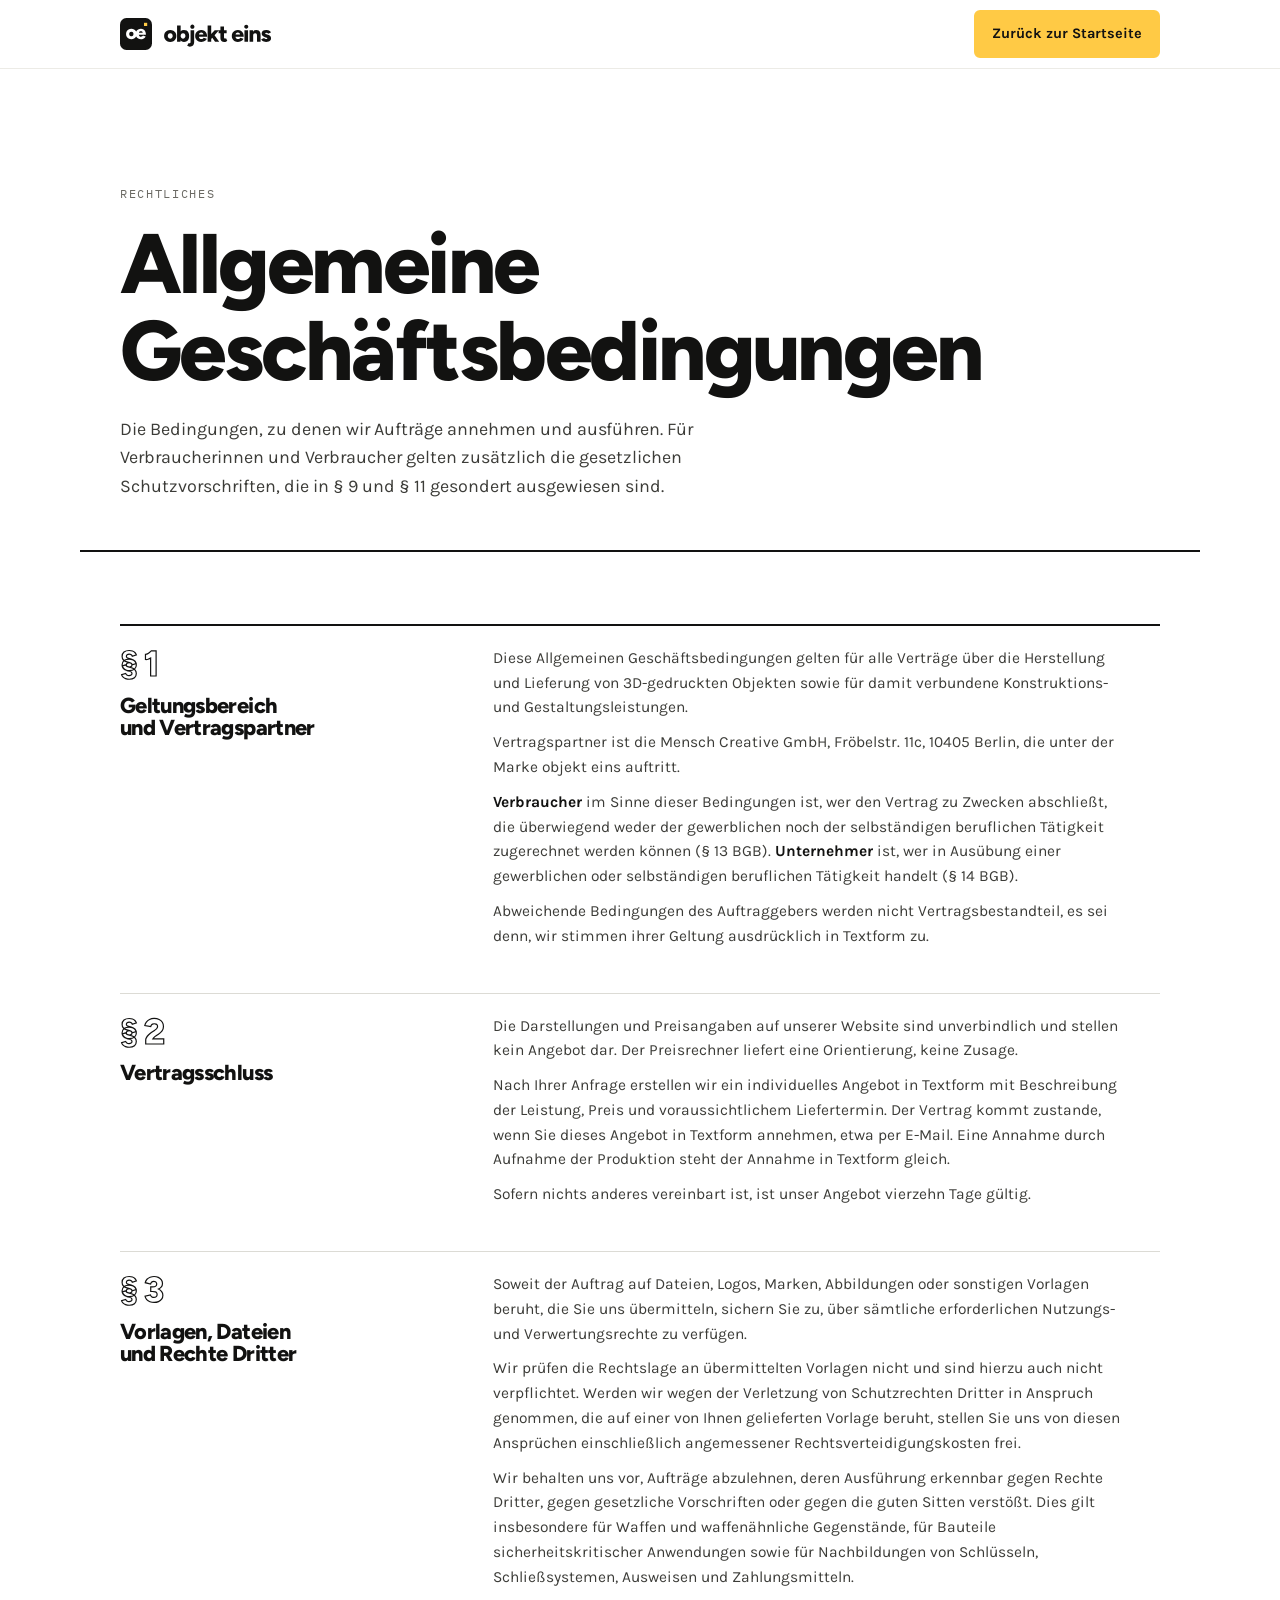
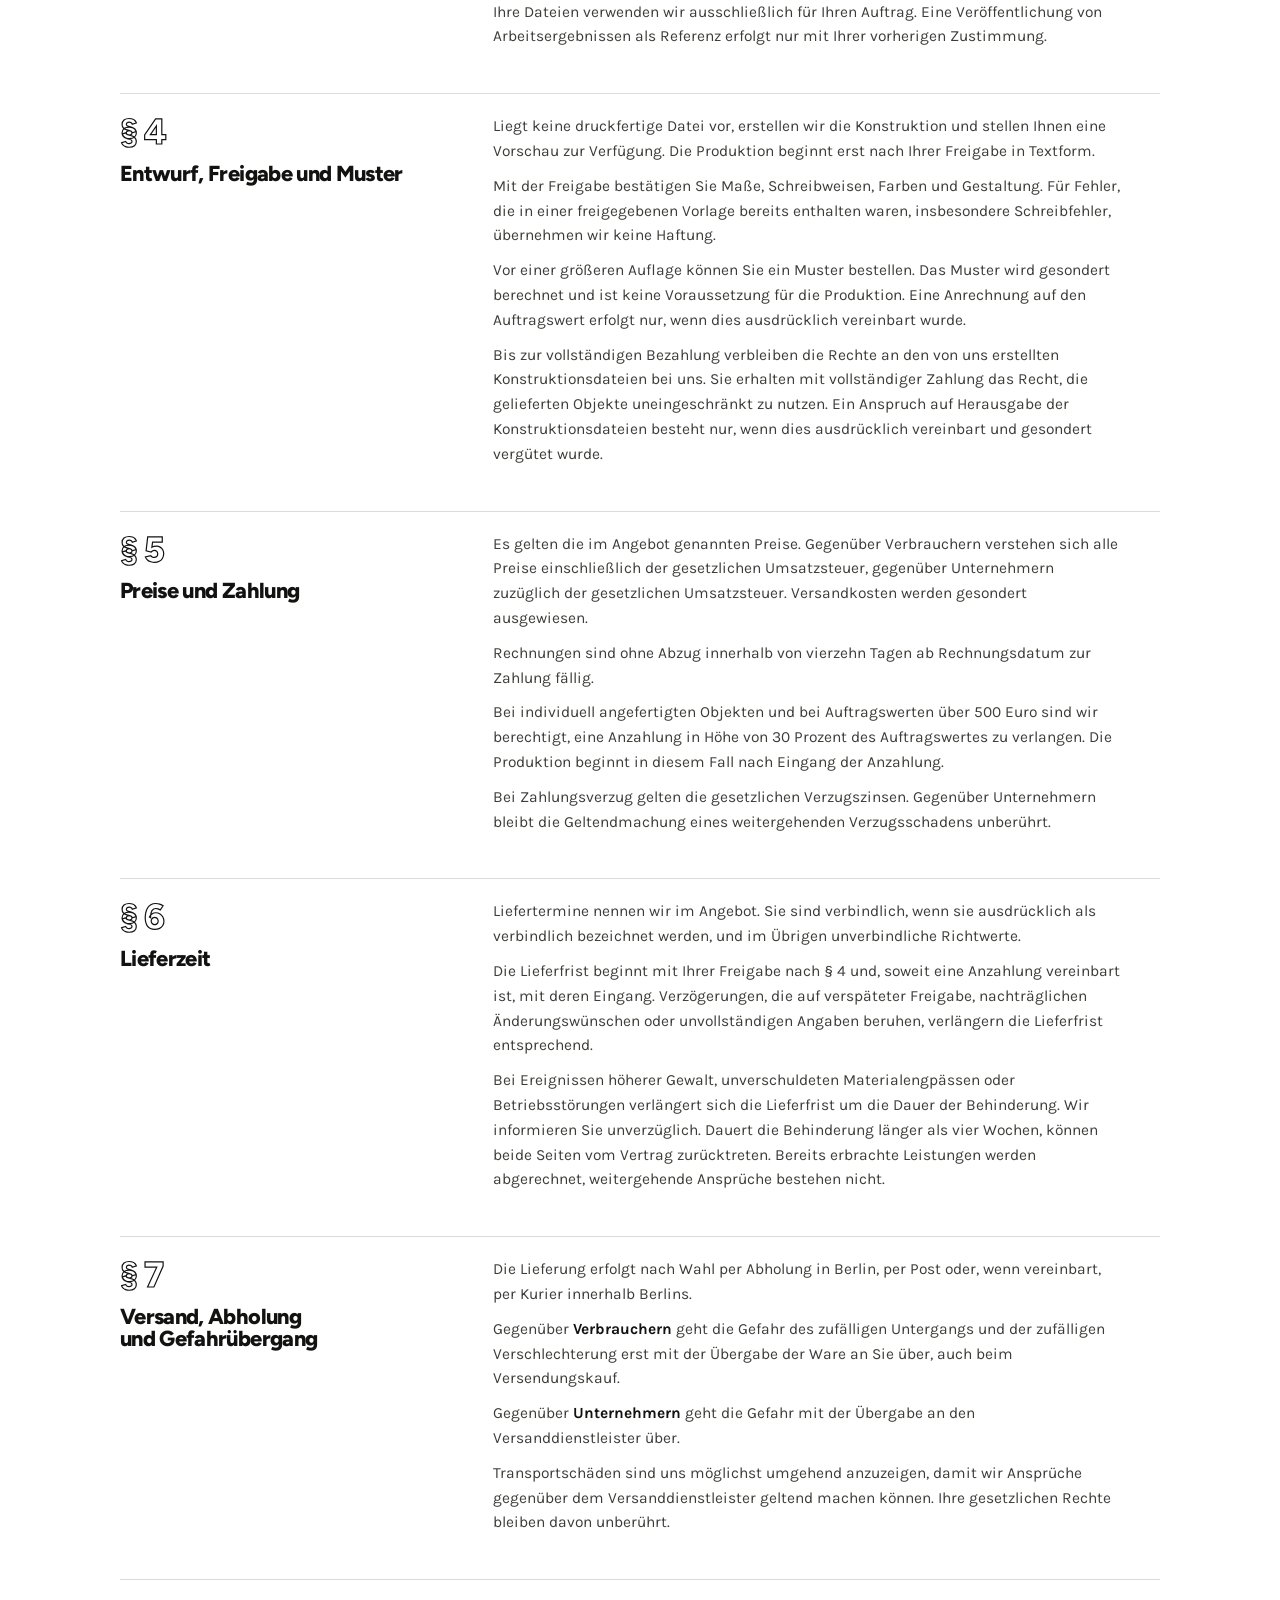
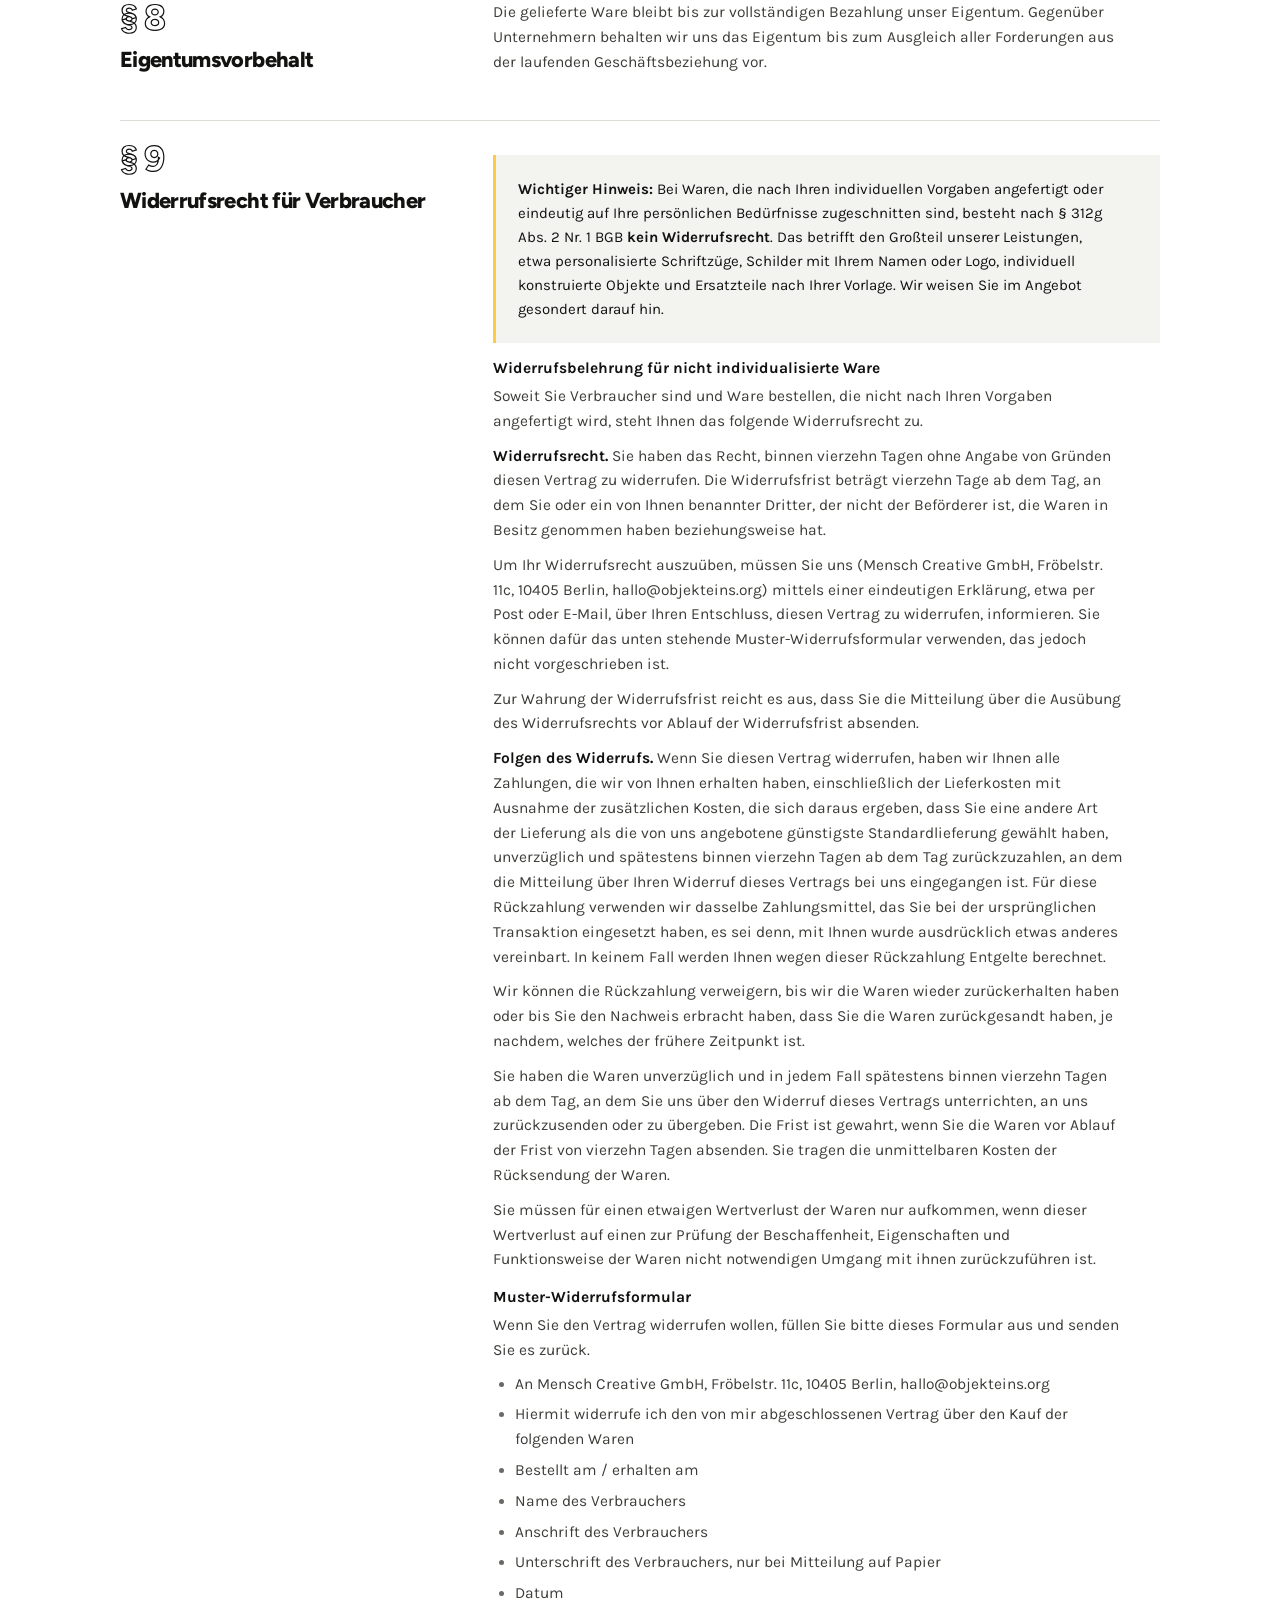
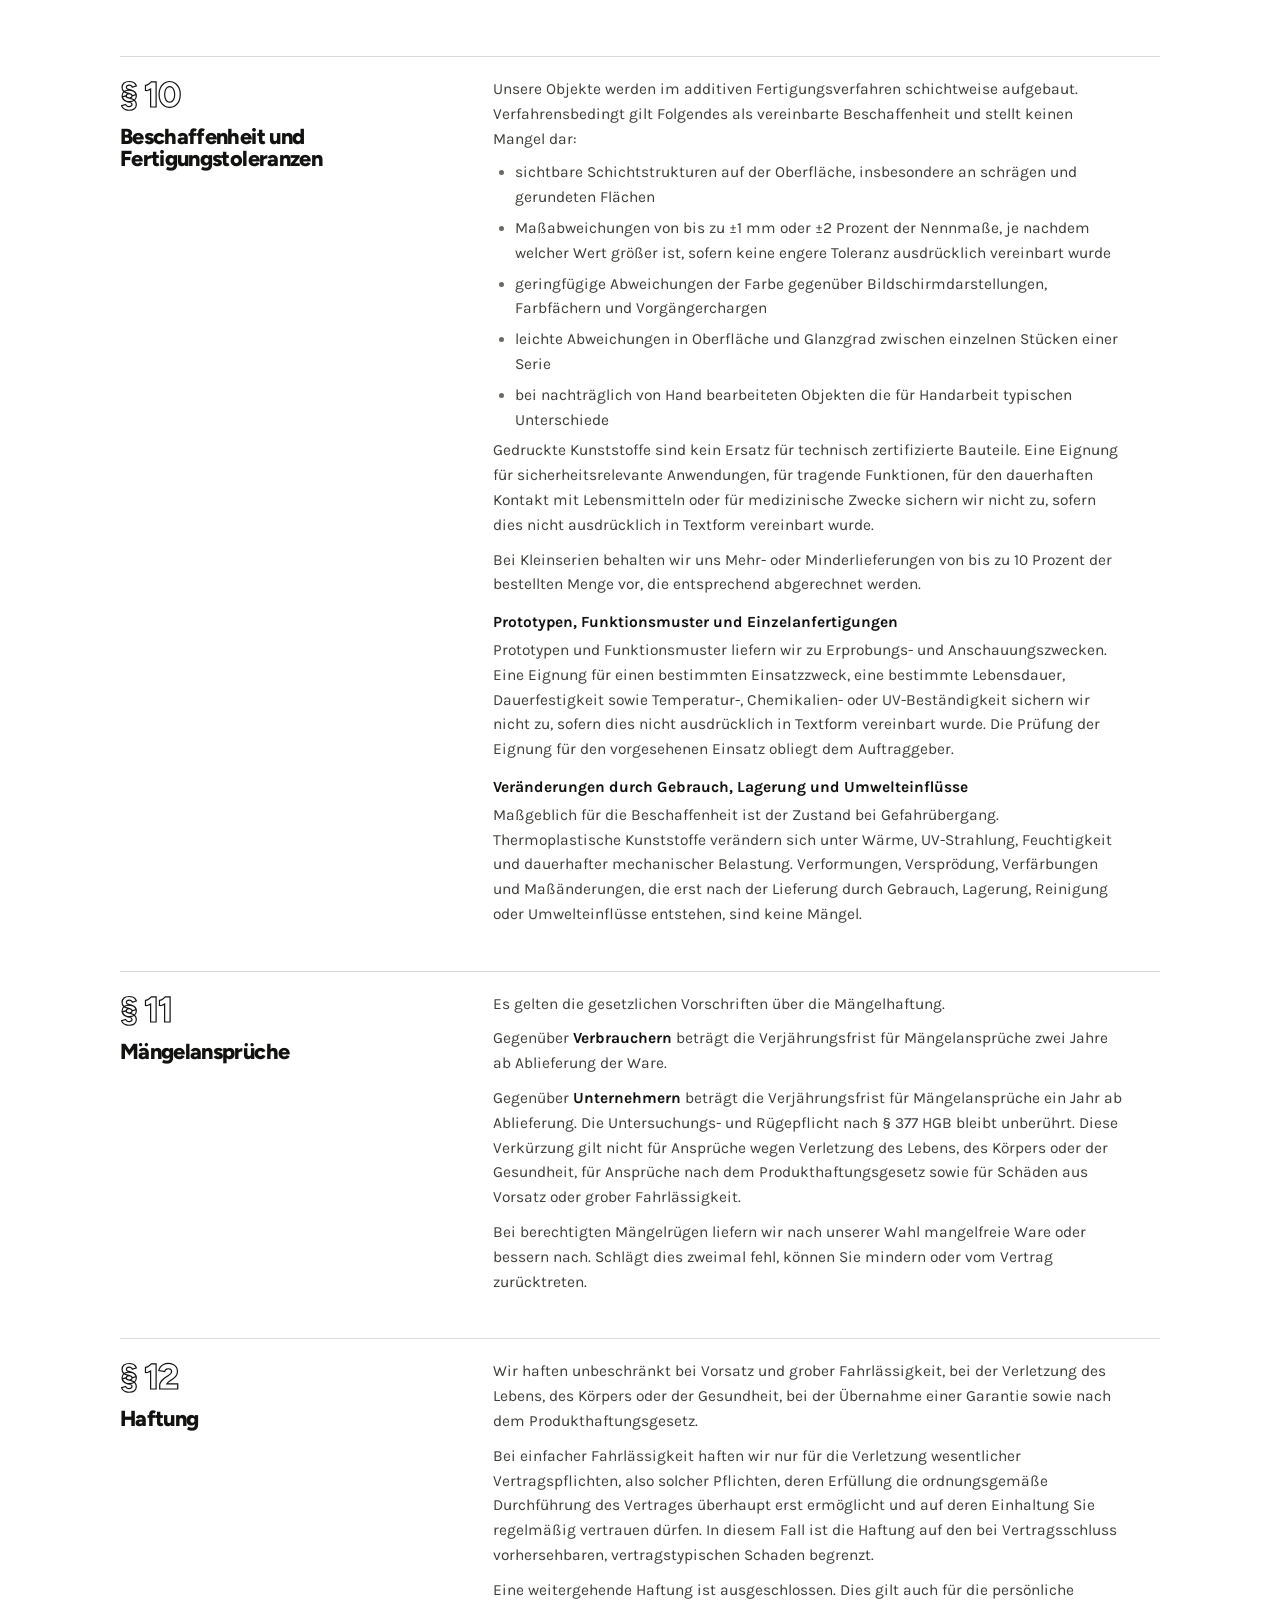
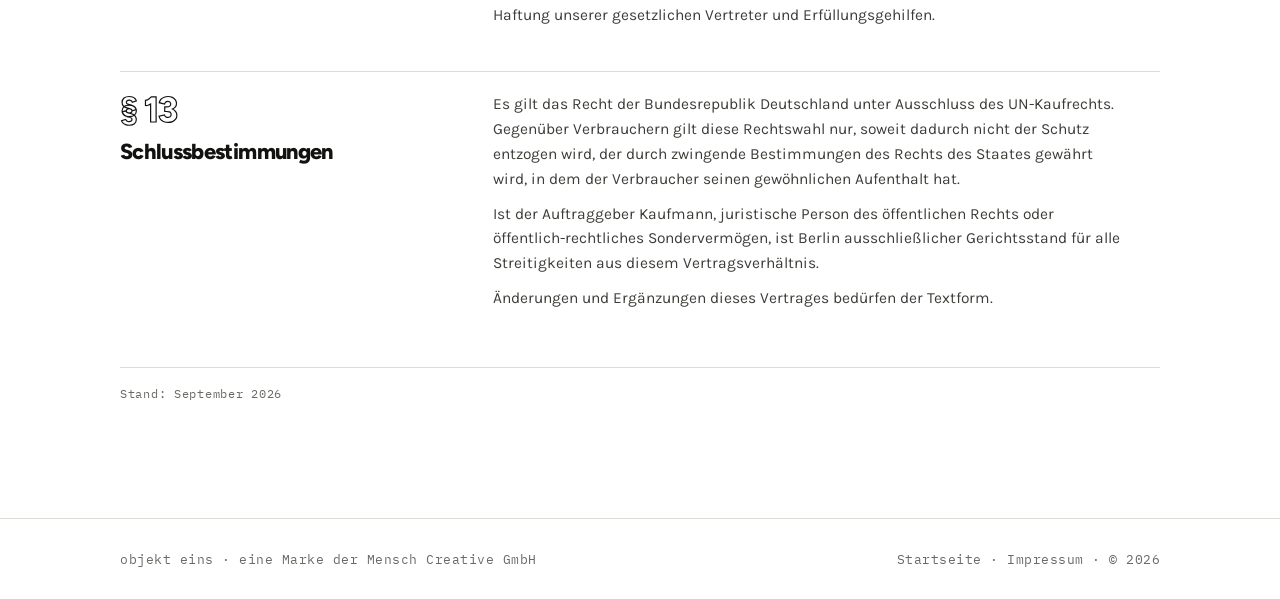
==== commit c1a85201: "Version 2 - domain .org" ====
--- a/agb.html
+++ b/agb.html
@@ -5,7 +5,7 @@
 <meta name="viewport" content="width=device-width,initial-scale=1,viewport-fit=cover">
 <title>Allgemeine Geschäftsbedingungen, objekt eins</title>
 <meta name="description" content="Bedingungen für Aufträge bei objekt eins, Mensch Creative GmbH.">
-<link rel="canonical" href="https://objekteins.de/agb.html">
+<link rel="canonical" href="https://objekteins.org/agb.html">
 <link rel="icon" type="image/svg+xml" href="[data-uri]">
 
 </head>
@@ -240,7 +240,7 @@
     <h3>Widerrufsbelehrung für nicht individualisierte Ware</h3>
     <p>Soweit Sie Verbraucher sind und Ware bestellen, die nicht nach Ihren Vorgaben angefertigt wird, steht Ihnen das folgende Widerrufsrecht zu.</p>
     <p><strong>Widerrufsrecht.</strong> Sie haben das Recht, binnen vierzehn Tagen ohne Angabe von Gründen diesen Vertrag zu widerrufen. Die Widerrufsfrist beträgt vierzehn Tage ab dem Tag, an dem Sie oder ein von Ihnen benannter Dritter, der nicht der Beförderer ist, die Waren in Besitz genommen haben beziehungsweise hat.</p>
-    <p>Um Ihr Widerrufsrecht auszuüben, müssen Sie uns (Mensch Creative GmbH, Fröbelstr. 11c, 10405 Berlin, hallo@objekteins.de) mittels einer eindeutigen Erklärung, etwa per Post oder E-Mail, über Ihren Entschluss, diesen Vertrag zu widerrufen, informieren. Sie können dafür das unten stehende Muster-Widerrufsformular verwenden, das jedoch nicht vorgeschrieben ist.</p>
+    <p>Um Ihr Widerrufsrecht auszuüben, müssen Sie uns (Mensch Creative GmbH, Fröbelstr. 11c, 10405 Berlin, hallo@objekteins.org) mittels einer eindeutigen Erklärung, etwa per Post oder E-Mail, über Ihren Entschluss, diesen Vertrag zu widerrufen, informieren. Sie können dafür das unten stehende Muster-Widerrufsformular verwenden, das jedoch nicht vorgeschrieben ist.</p>
     <p>Zur Wahrung der Widerrufsfrist reicht es aus, dass Sie die Mitteilung über die Ausübung des Widerrufsrechts vor Ablauf der Widerrufsfrist absenden.</p>
     <p><strong>Folgen des Widerrufs.</strong> Wenn Sie diesen Vertrag widerrufen, haben wir Ihnen alle Zahlungen, die wir von Ihnen erhalten haben, einschließlich der Lieferkosten mit Ausnahme der zusätzlichen Kosten, die sich daraus ergeben, dass Sie eine andere Art der Lieferung als die von uns angebotene günstigste Standardlieferung gewählt haben, unverzüglich und spätestens binnen vierzehn Tagen ab dem Tag zurückzuzahlen, an dem die Mitteilung über Ihren Widerruf dieses Vertrags bei uns eingegangen ist. Für diese Rückzahlung verwenden wir dasselbe Zahlungsmittel, das Sie bei der ursprünglichen Transaktion eingesetzt haben, es sei denn, mit Ihnen wurde ausdrücklich etwas anderes vereinbart. In keinem Fall werden Ihnen wegen dieser Rückzahlung Entgelte berechnet.</p>
     <p>Wir können die Rückzahlung verweigern, bis wir die Waren wieder zurückerhalten haben oder bis Sie den Nachweis erbracht haben, dass Sie die Waren zurückgesandt haben, je nachdem, welches der frühere Zeitpunkt ist.</p>
@@ -249,7 +249,7 @@
     <h3>Muster-Widerrufsformular</h3>
     <p>Wenn Sie den Vertrag widerrufen wollen, füllen Sie bitte dieses Formular aus und senden Sie es zurück.</p>
     <ul>
-      <li>An Mensch Creative GmbH, Fröbelstr. 11c, 10405 Berlin, hallo@objekteins.de</li>
+      <li>An Mensch Creative GmbH, Fröbelstr. 11c, 10405 Berlin, hallo@objekteins.org</li>
       <li>Hiermit widerrufe ich den von mir abgeschlossenen Vertrag über den Kauf der folgenden Waren</li>
       <li>Bestellt am / erhalten am</li>
       <li>Name des Verbrauchers</li>
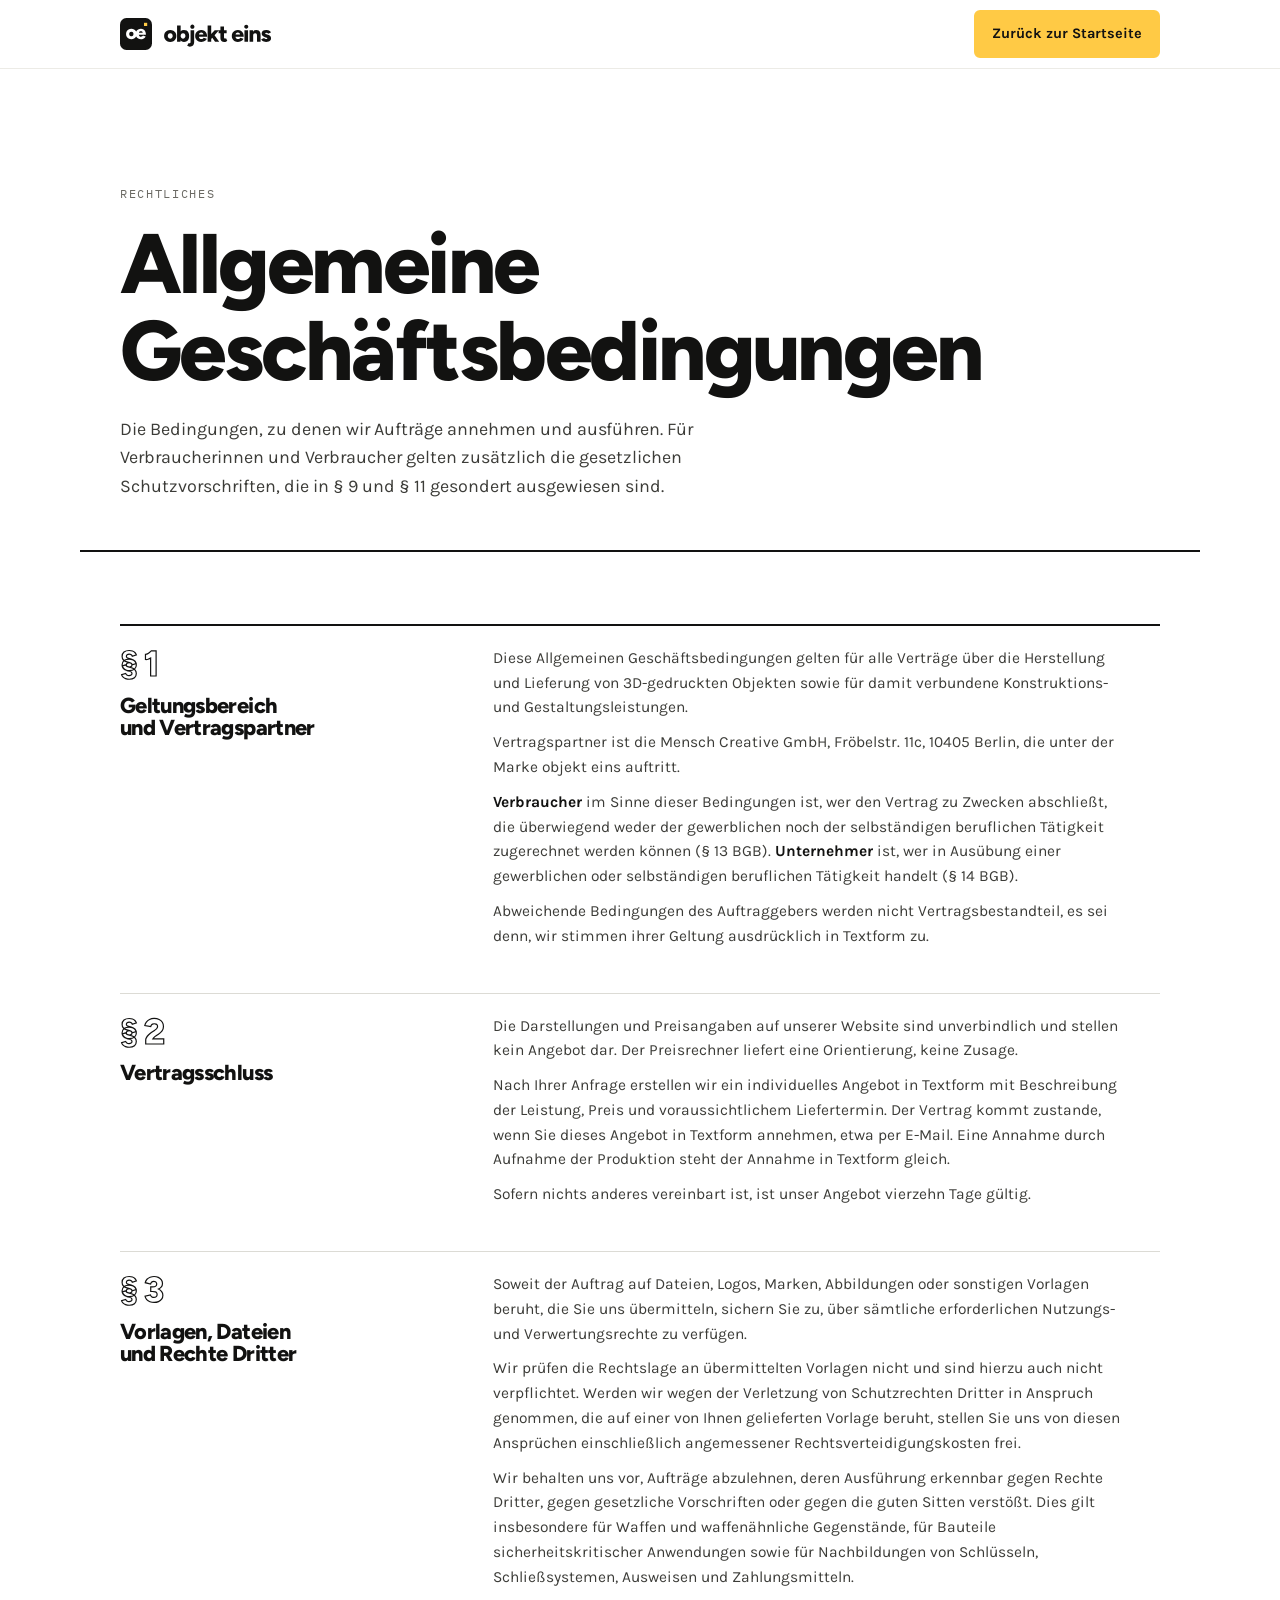
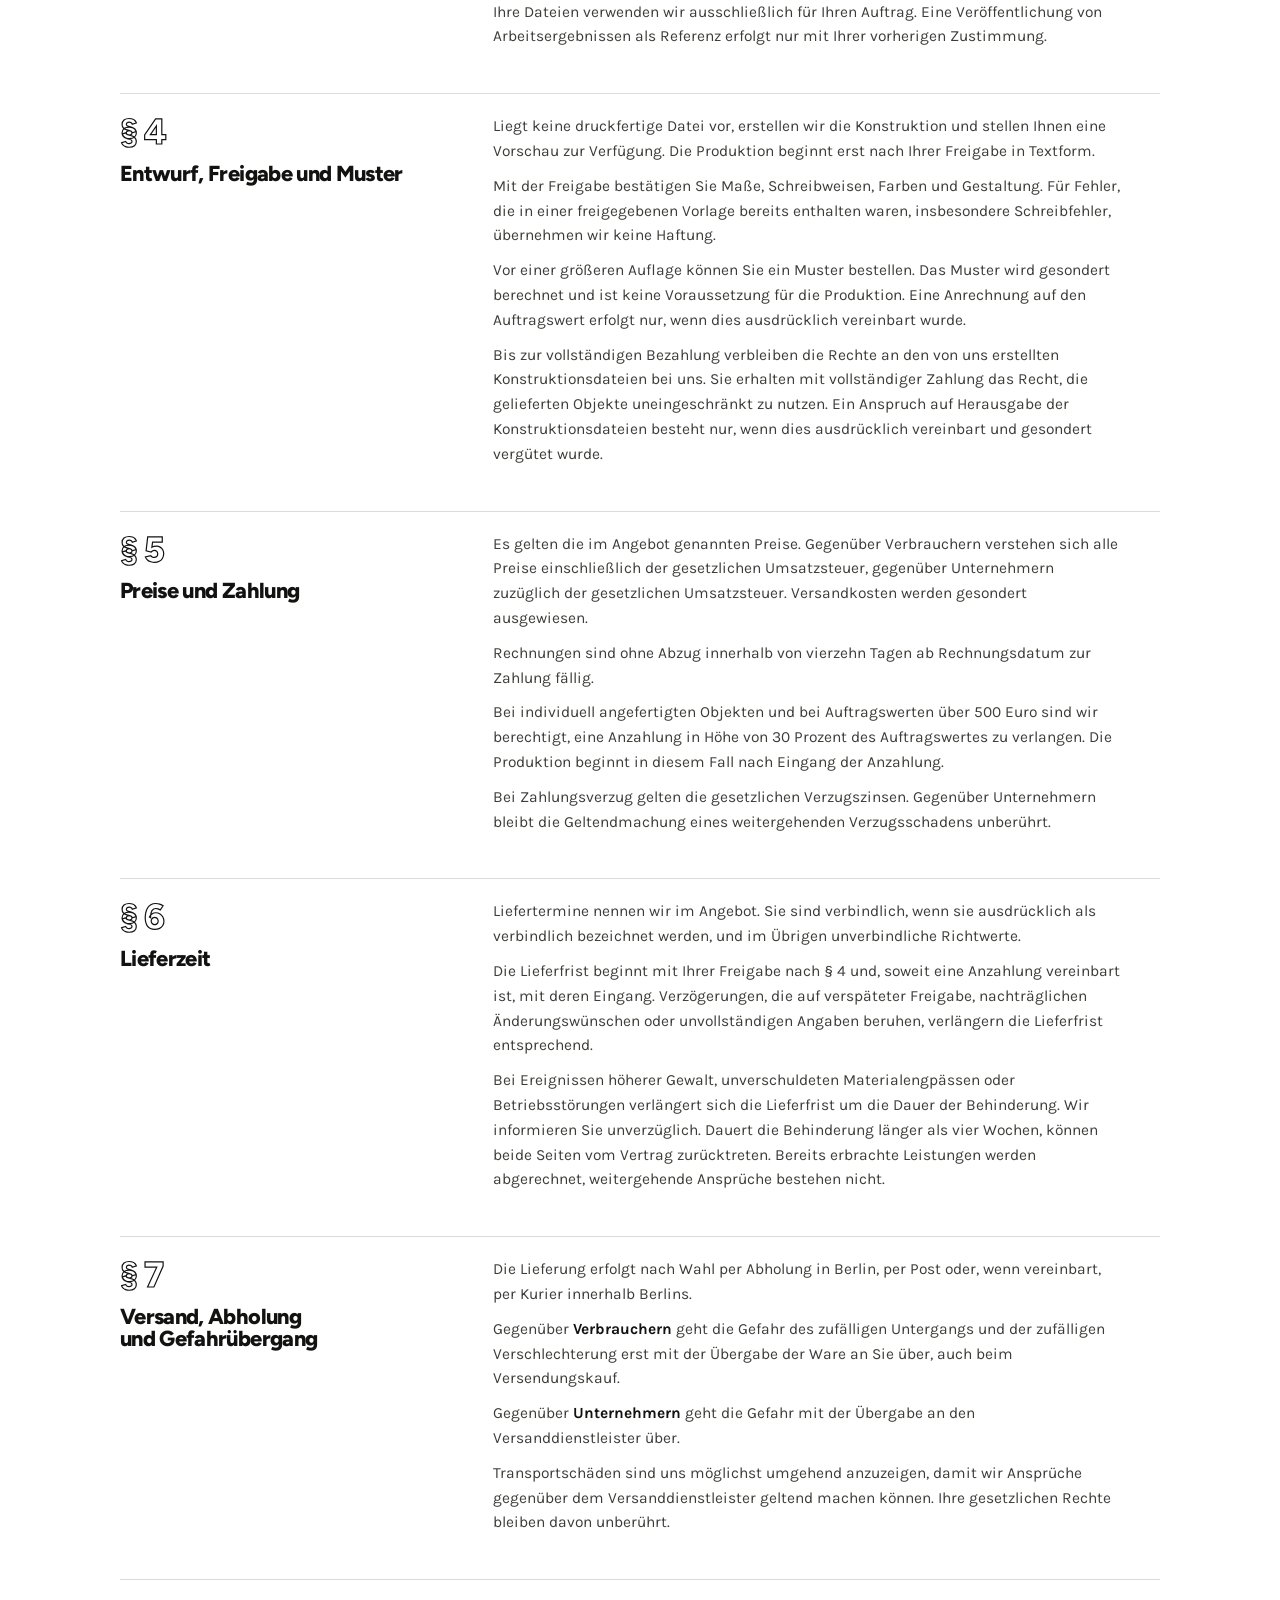
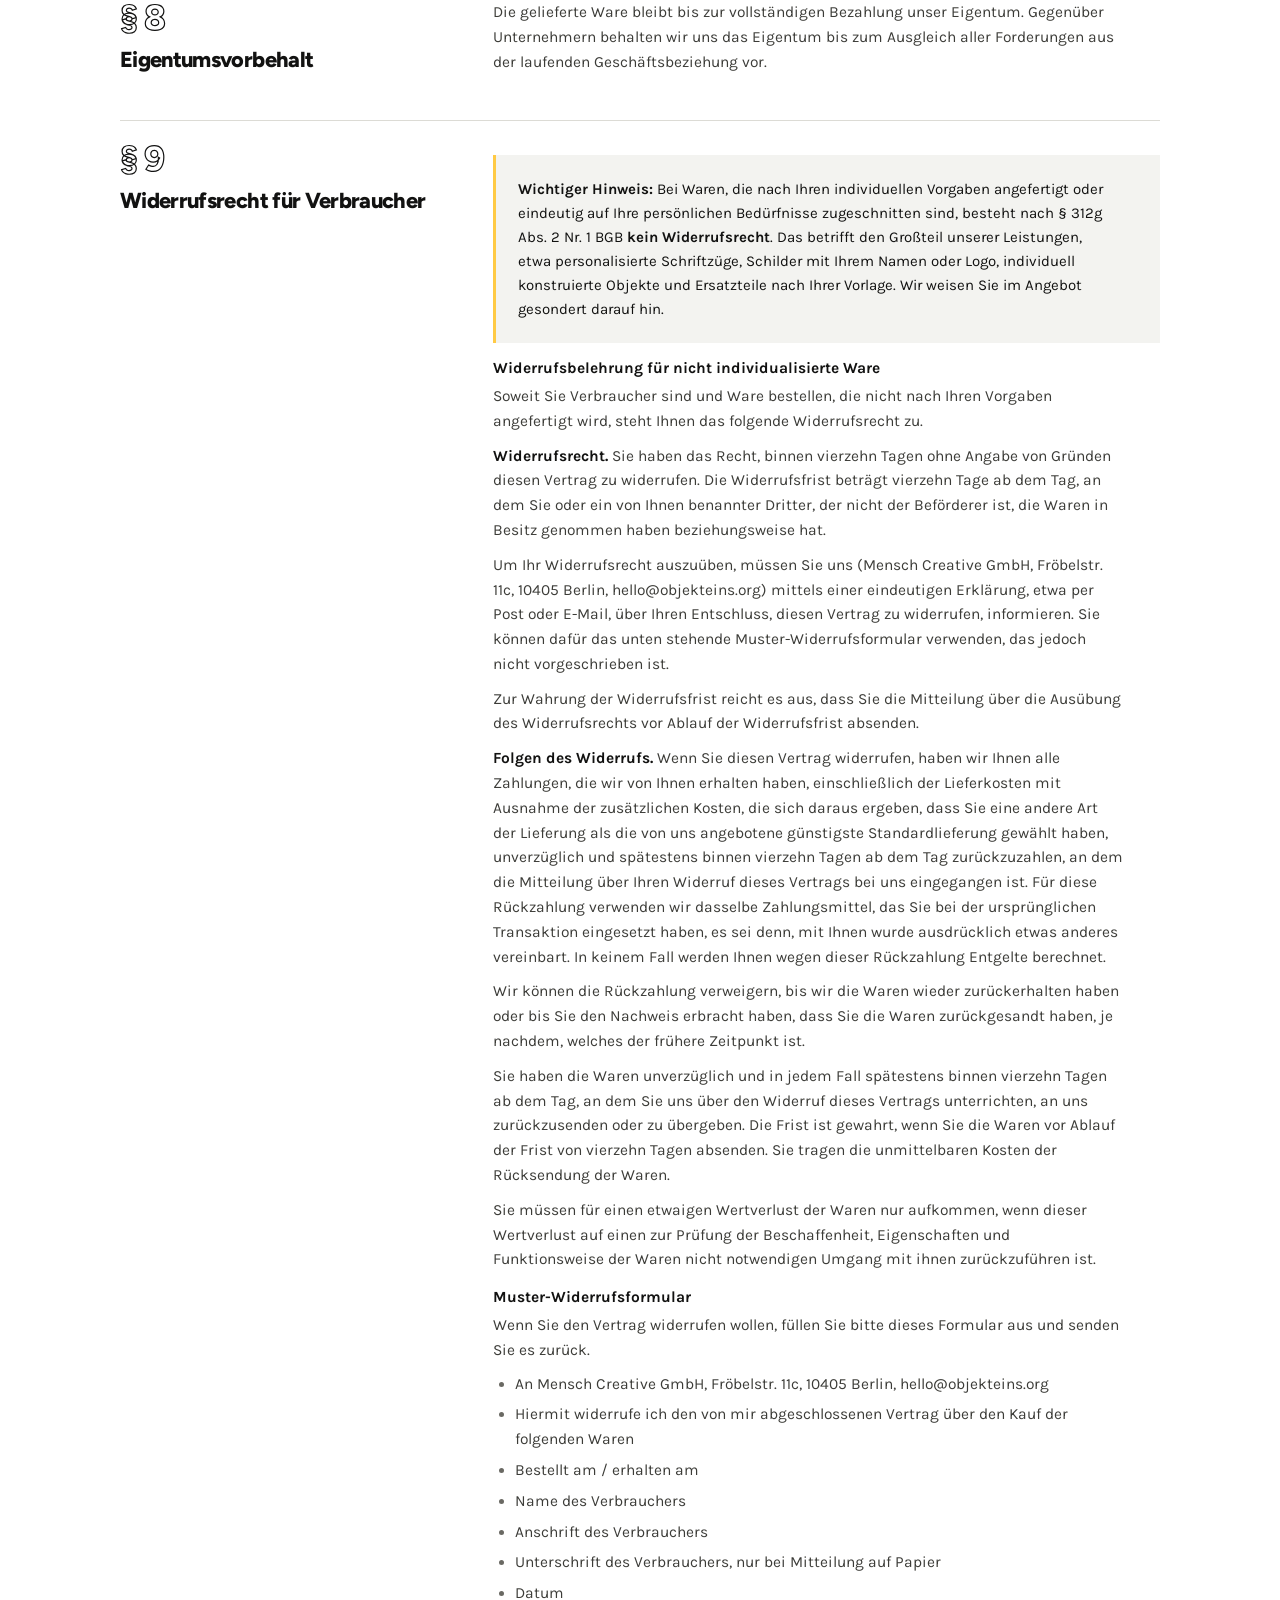
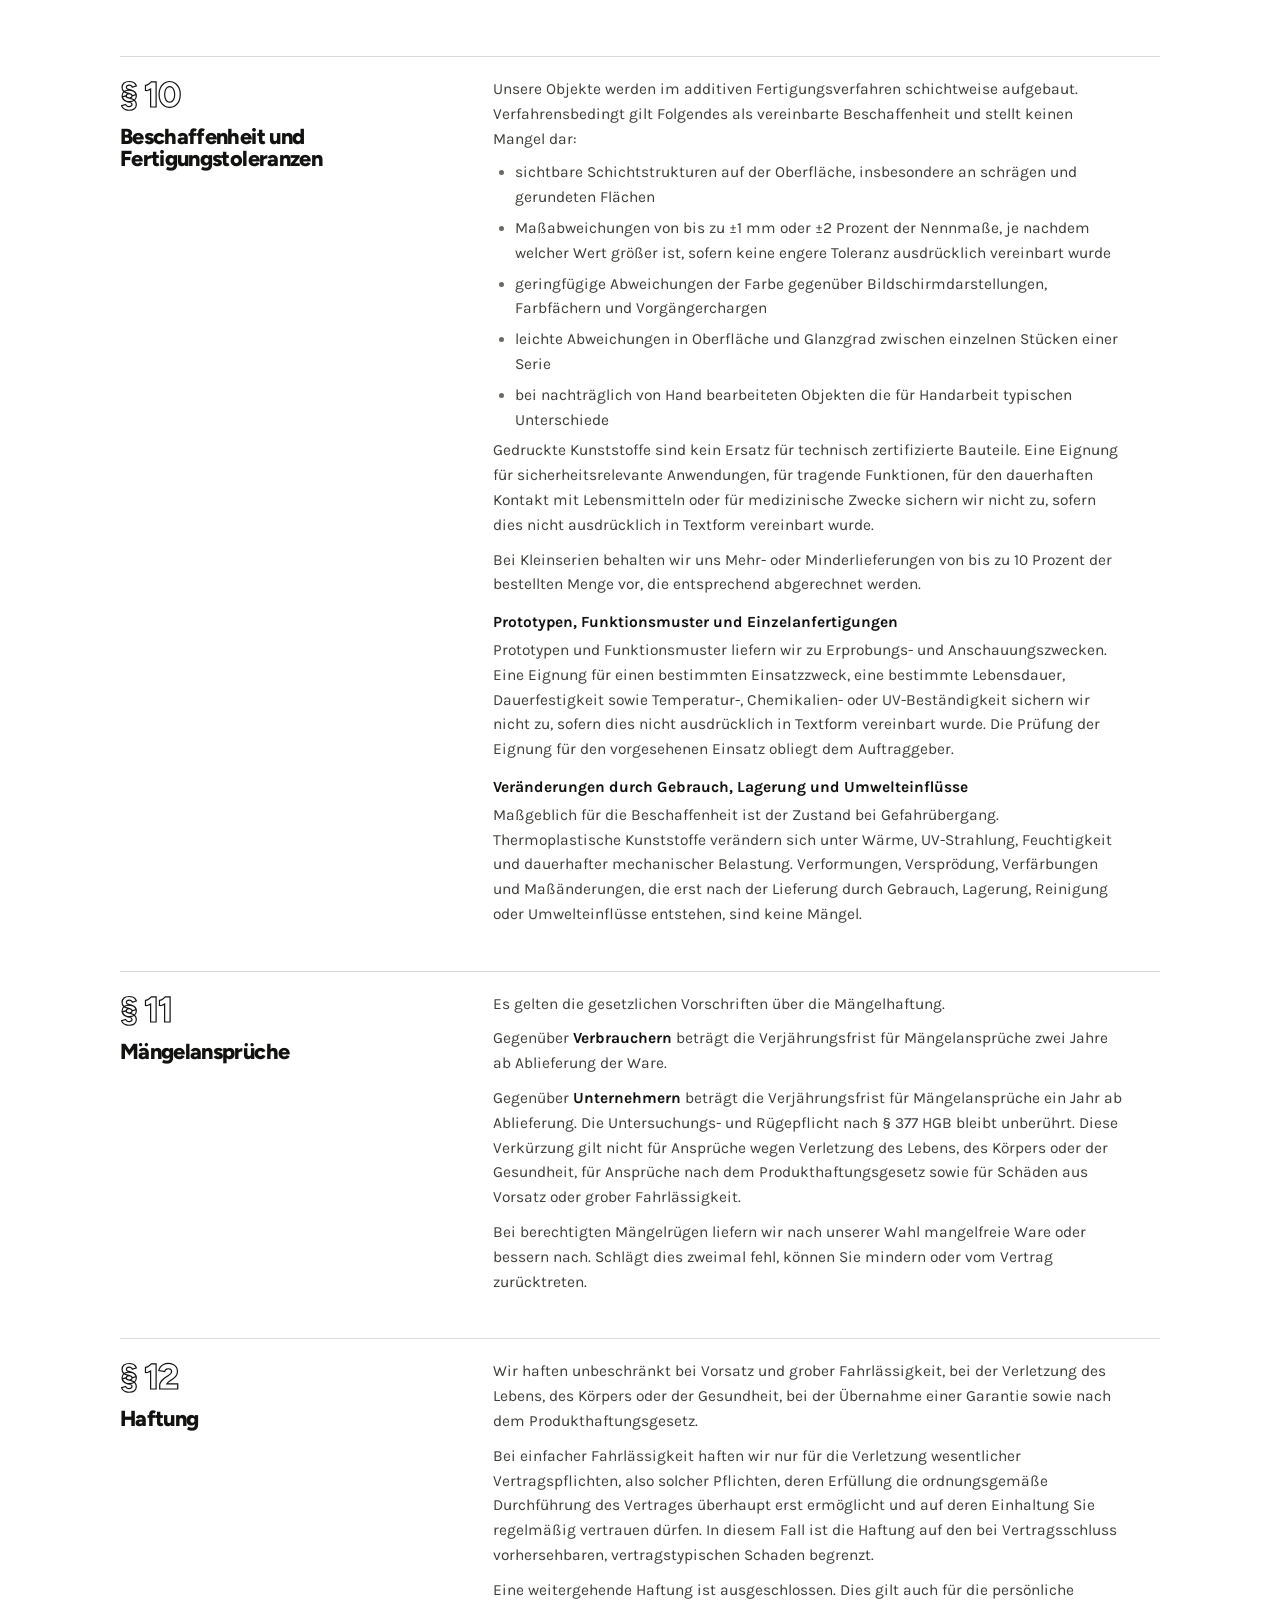
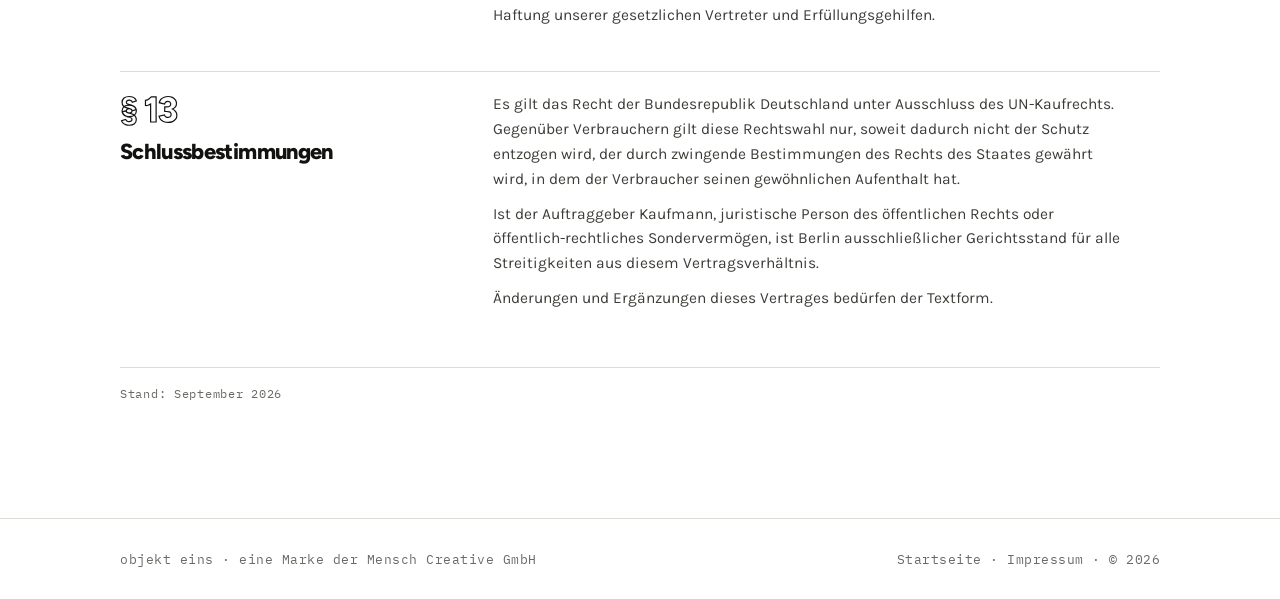
==== commit 69b55473: "Updated email to hello@" ====
--- a/agb.html
+++ b/agb.html
@@ -240,7 +240,7 @@
     <h3>Widerrufsbelehrung für nicht individualisierte Ware</h3>
     <p>Soweit Sie Verbraucher sind und Ware bestellen, die nicht nach Ihren Vorgaben angefertigt wird, steht Ihnen das folgende Widerrufsrecht zu.</p>
     <p><strong>Widerrufsrecht.</strong> Sie haben das Recht, binnen vierzehn Tagen ohne Angabe von Gründen diesen Vertrag zu widerrufen. Die Widerrufsfrist beträgt vierzehn Tage ab dem Tag, an dem Sie oder ein von Ihnen benannter Dritter, der nicht der Beförderer ist, die Waren in Besitz genommen haben beziehungsweise hat.</p>
-    <p>Um Ihr Widerrufsrecht auszuüben, müssen Sie uns (Mensch Creative GmbH, Fröbelstr. 11c, 10405 Berlin, hallo@objekteins.org) mittels einer eindeutigen Erklärung, etwa per Post oder E-Mail, über Ihren Entschluss, diesen Vertrag zu widerrufen, informieren. Sie können dafür das unten stehende Muster-Widerrufsformular verwenden, das jedoch nicht vorgeschrieben ist.</p>
+    <p>Um Ihr Widerrufsrecht auszuüben, müssen Sie uns (Mensch Creative GmbH, Fröbelstr. 11c, 10405 Berlin, hello@objekteins.org) mittels einer eindeutigen Erklärung, etwa per Post oder E-Mail, über Ihren Entschluss, diesen Vertrag zu widerrufen, informieren. Sie können dafür das unten stehende Muster-Widerrufsformular verwenden, das jedoch nicht vorgeschrieben ist.</p>
     <p>Zur Wahrung der Widerrufsfrist reicht es aus, dass Sie die Mitteilung über die Ausübung des Widerrufsrechts vor Ablauf der Widerrufsfrist absenden.</p>
     <p><strong>Folgen des Widerrufs.</strong> Wenn Sie diesen Vertrag widerrufen, haben wir Ihnen alle Zahlungen, die wir von Ihnen erhalten haben, einschließlich der Lieferkosten mit Ausnahme der zusätzlichen Kosten, die sich daraus ergeben, dass Sie eine andere Art der Lieferung als die von uns angebotene günstigste Standardlieferung gewählt haben, unverzüglich und spätestens binnen vierzehn Tagen ab dem Tag zurückzuzahlen, an dem die Mitteilung über Ihren Widerruf dieses Vertrags bei uns eingegangen ist. Für diese Rückzahlung verwenden wir dasselbe Zahlungsmittel, das Sie bei der ursprünglichen Transaktion eingesetzt haben, es sei denn, mit Ihnen wurde ausdrücklich etwas anderes vereinbart. In keinem Fall werden Ihnen wegen dieser Rückzahlung Entgelte berechnet.</p>
     <p>Wir können die Rückzahlung verweigern, bis wir die Waren wieder zurückerhalten haben oder bis Sie den Nachweis erbracht haben, dass Sie die Waren zurückgesandt haben, je nachdem, welches der frühere Zeitpunkt ist.</p>
@@ -249,7 +249,7 @@
     <h3>Muster-Widerrufsformular</h3>
     <p>Wenn Sie den Vertrag widerrufen wollen, füllen Sie bitte dieses Formular aus und senden Sie es zurück.</p>
     <ul>
-      <li>An Mensch Creative GmbH, Fröbelstr. 11c, 10405 Berlin, hallo@objekteins.org</li>
+      <li>An Mensch Creative GmbH, Fröbelstr. 11c, 10405 Berlin, hello@objekteins.org</li>
       <li>Hiermit widerrufe ich den von mir abgeschlossenen Vertrag über den Kauf der folgenden Waren</li>
       <li>Bestellt am / erhalten am</li>
       <li>Name des Verbrauchers</li>
